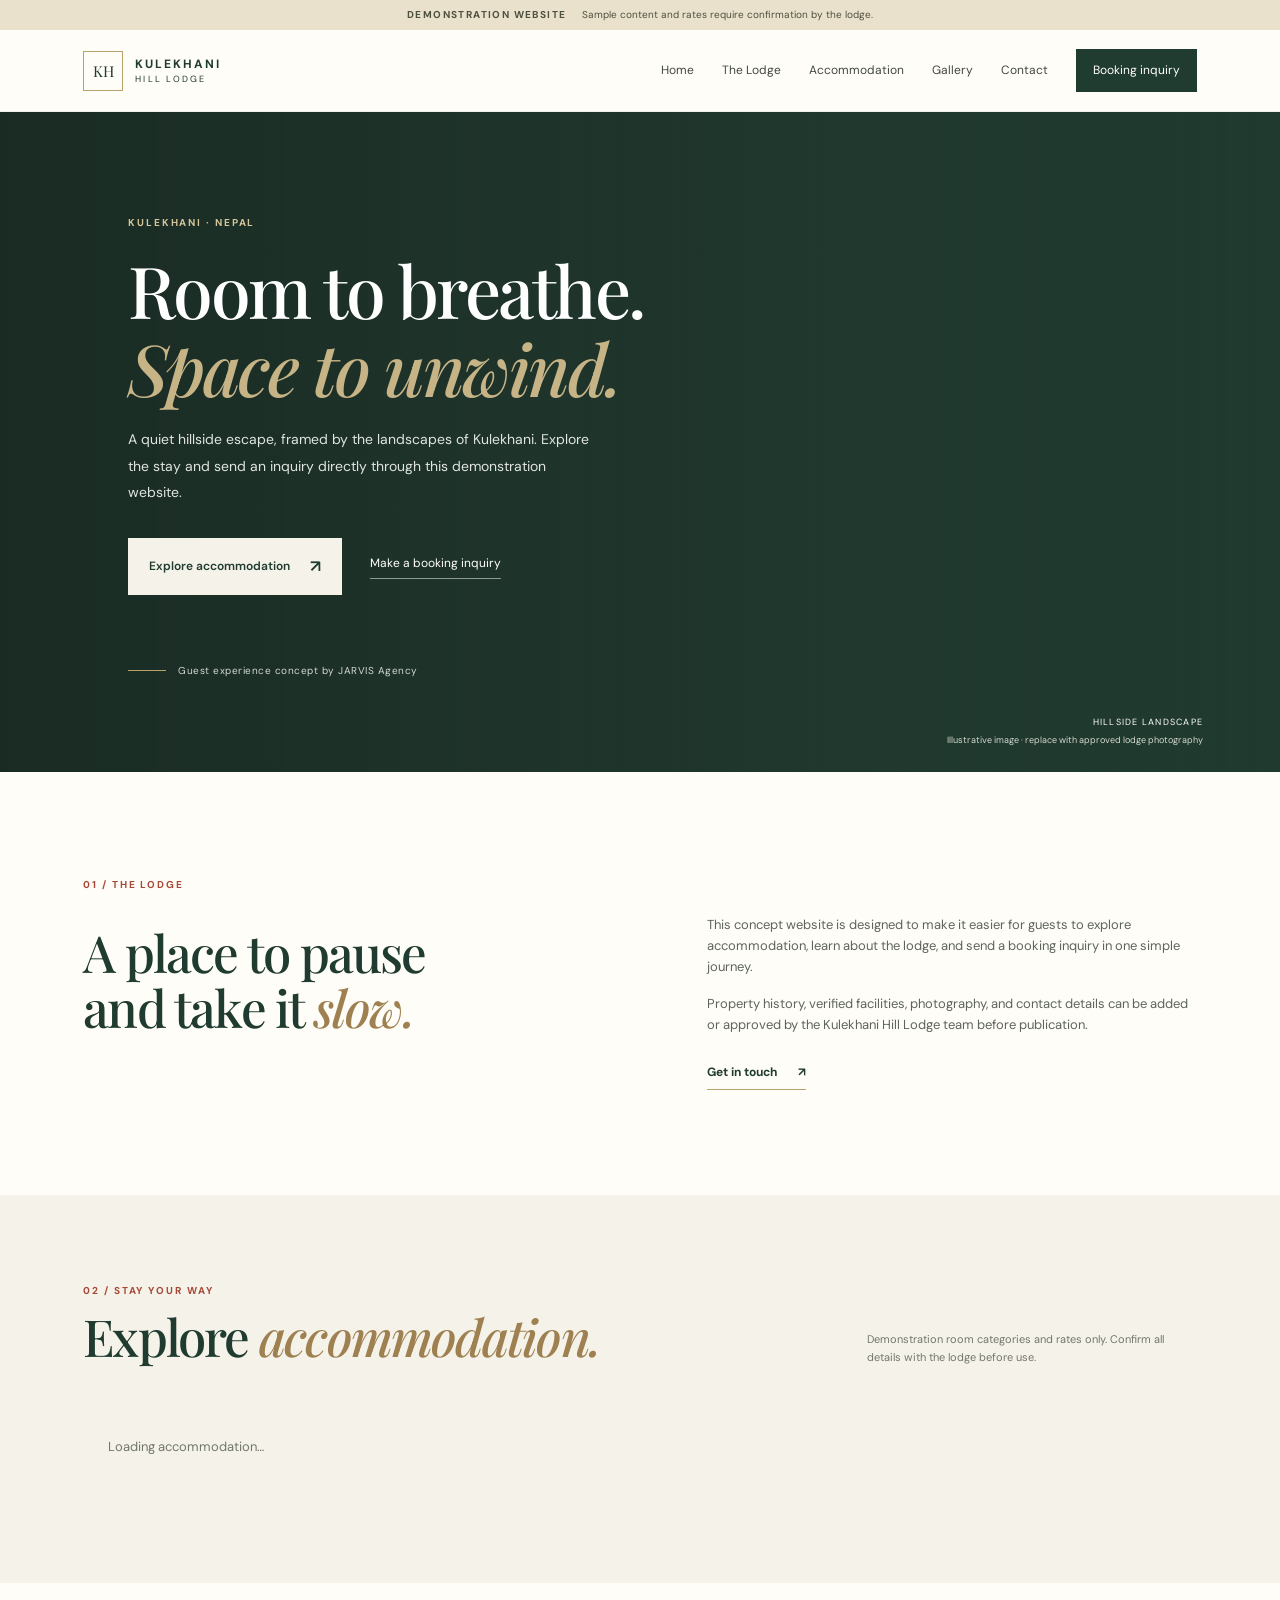
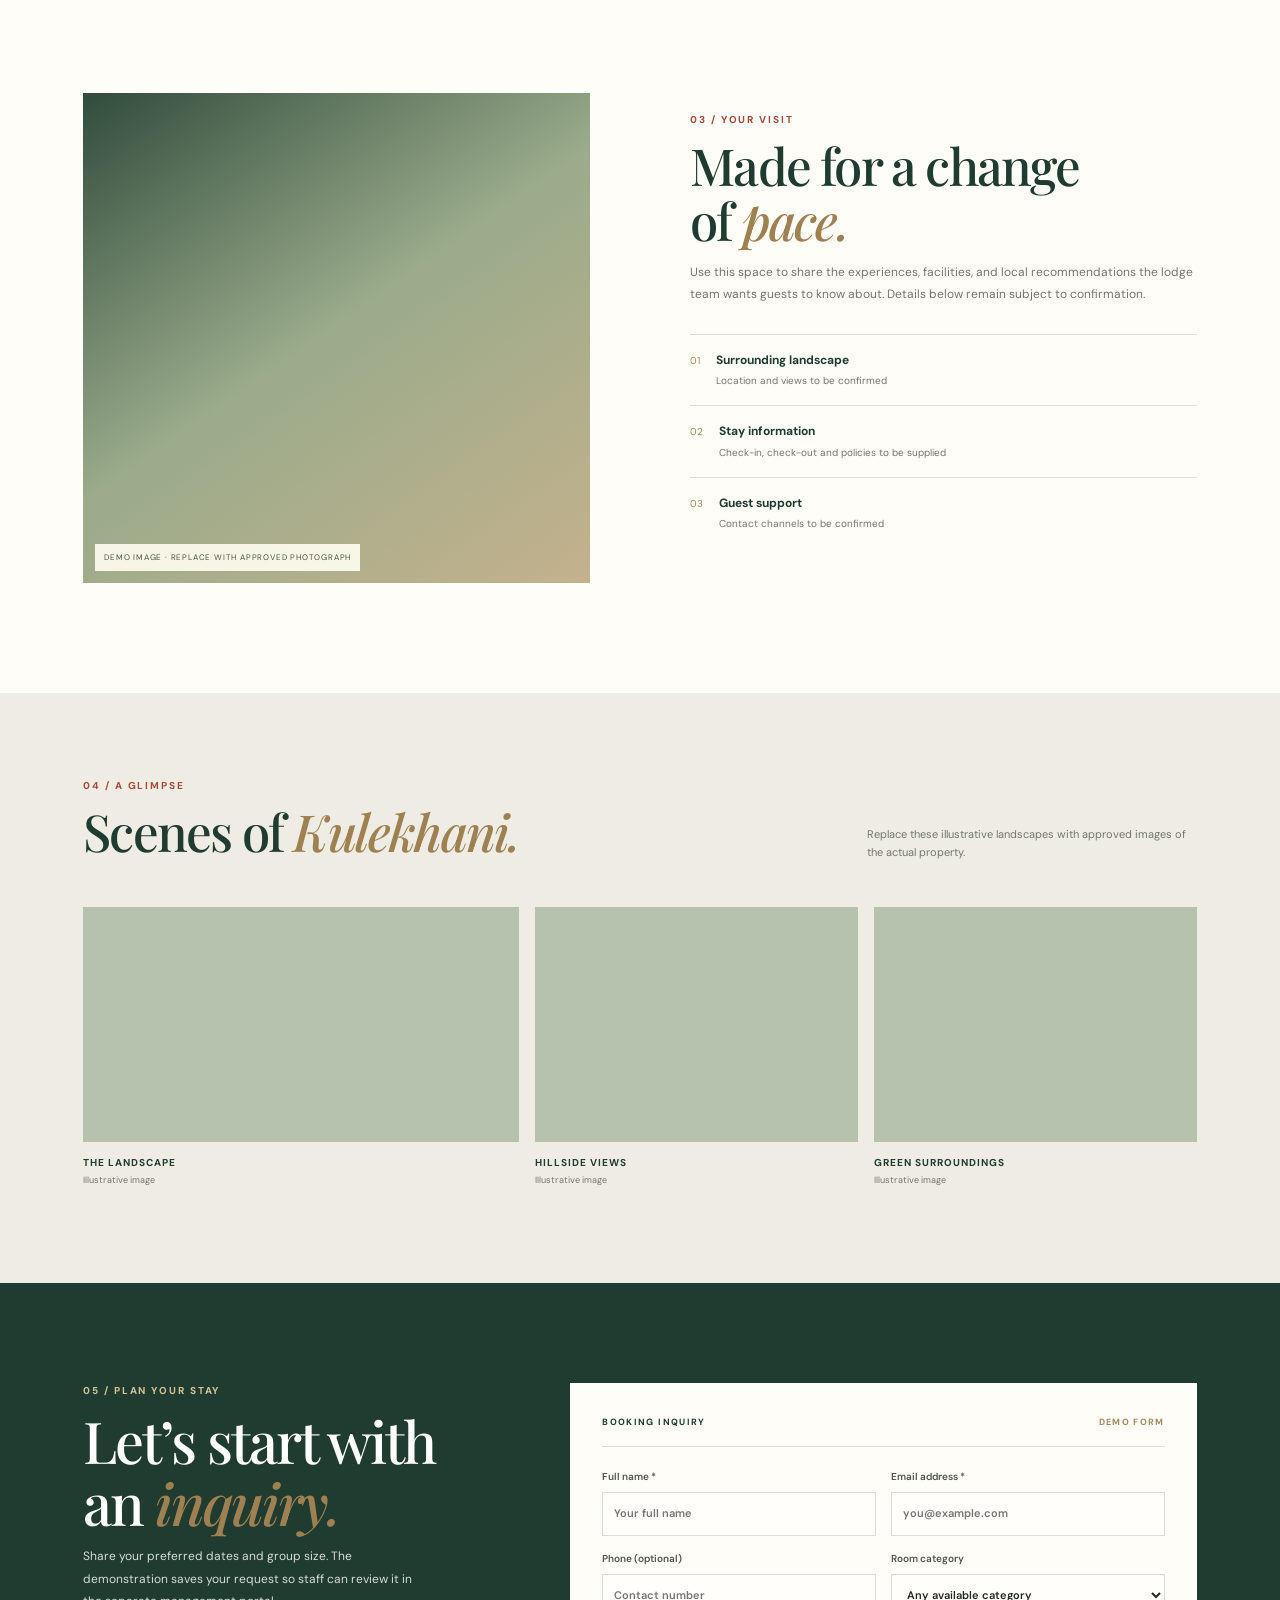
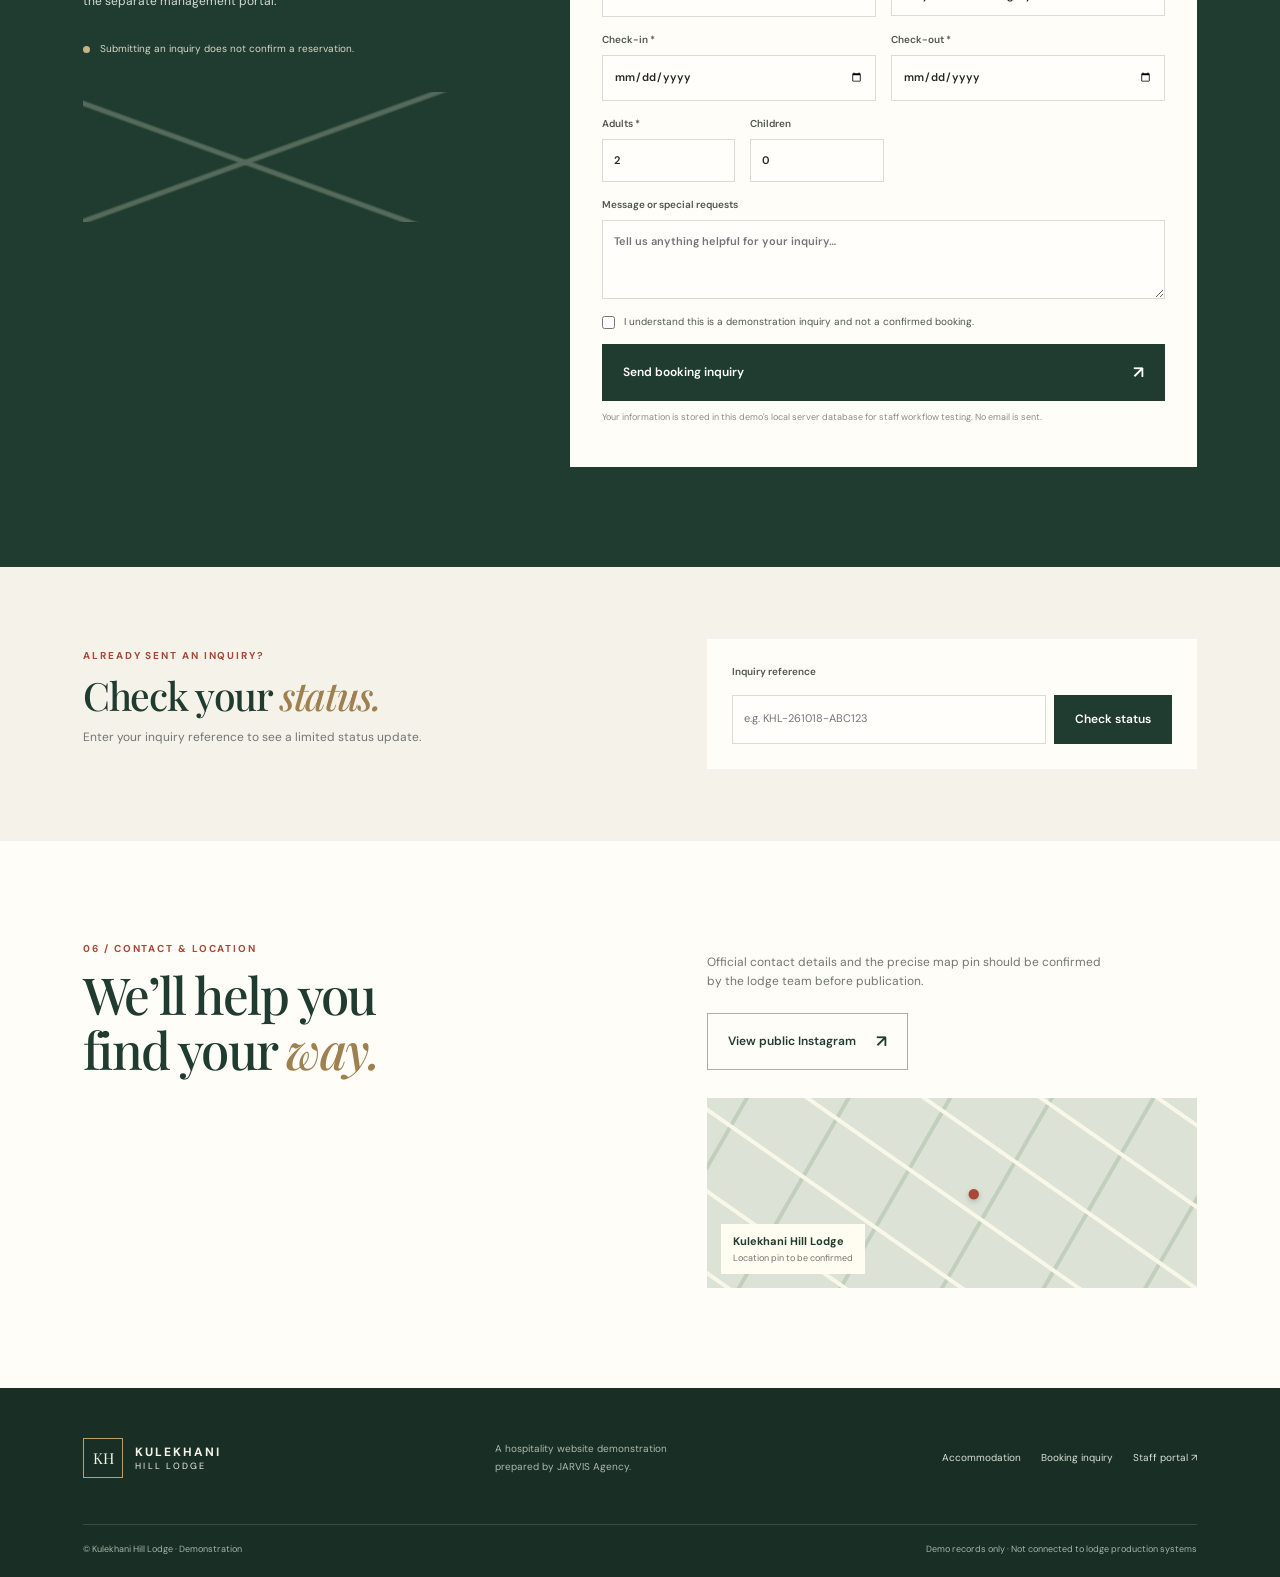
==== index.html @ 5f0e9da4 "Add files via upload" ====
<!doctype html><html lang="en"><head><meta charset="utf-8"><meta name="viewport" content="width=device-width,initial-scale=1"><meta name="theme-color" content="#203b2f"><meta name="description" content="Kulekhani Hill Lodge — customer website and booking inquiry demonstration by JARVIS Agency"><title>Kulekhani Hill Lodge | A Hillside Stay</title><link rel="stylesheet" href="/styles.css"></head><body class="public-body"><div class="demo-strip">DEMONSTRATION WEBSITE <span>Sample content and rates require confirmation by the lodge.</span></div><header class="site-header"><a class="brand" href="#home" aria-label="Kulekhani Hill Lodge home"><span class="brand-mark">KH</span><span><b>KULEKHANI</b><small>HILL LODGE</small></span></a><button class="menu-toggle" id="menuToggle" aria-label="Open navigation">☰</button><nav id="mainNav"><a href="#home">Home</a><a href="#about">The Lodge</a><a href="#rooms">Accommodation</a><a href="#gallery">Gallery</a><a href="#contact">Contact</a><a class="nav-cta" href="#inquiry">Booking inquiry</a></nav></header>
<main><section class="hero" id="home"><div class="hero-image" role="img" aria-label="Mountain lake landscape illustration"></div><div class="hero-content"><p class="eyebrow light">KULEKHANI · NEPAL</p><h1>Room to breathe.<br><em>Space to unwind.</em></h1><p class="hero-copy">A quiet hillside escape, framed by the landscapes of Kulekhani. Explore the stay and send an inquiry directly through this demonstration website.</p><div class="hero-actions"><a class="button button-light" href="#rooms">Explore accommodation <span>↗</span></a><a class="text-link light-link" href="#inquiry">Make a booking inquiry</a></div><div class="hero-note"><span class="note-line"></span><span>Guest experience concept by JARVIS Agency</span></div></div><div class="hero-caption">HILLSIDE LANDSCAPE <span>Illustrative image · replace with approved lodge photography</span></div></section>
<section class="intro section-wrap" id="about"><div class="section-kicker">01 / THE LODGE</div><div class="intro-grid"><div><h2>A place to pause<br>and take it <em>slow.</em></h2></div><div class="intro-copy"><p>This concept website is designed to make it easier for guests to explore accommodation, learn about the lodge, and send a booking inquiry in one simple journey.</p><p>Property history, verified facilities, photography, and contact details can be added or approved by the Kulekhani Hill Lodge team before publication.</p><a href="#contact" class="under-link">Get in touch <span>↗</span></a></div></div></section>
<section class="rooms-section" id="rooms"><div class="section-wrap"><div class="section-head"><div><div class="section-kicker">02 / STAY YOUR WAY</div><h2>Explore <em>accommodation.</em></h2></div><p>Demonstration room categories and rates only. Confirm all details with the lodge before use.</p></div><div class="room-grid" id="roomGrid"><div class="loading-card">Loading accommodation…</div></div></div></section>
<section class="experience section-wrap"><div class="experience-photo photo-landscape"><span>DEMO IMAGE · REPLACE WITH APPROVED PHOTOGRAPH</span></div><div class="experience-copy"><div class="section-kicker">03 / YOUR VISIT</div><h2>Made for a change<br>of <em>pace.</em></h2><p>Use this space to share the experiences, facilities, and local recommendations the lodge team wants guests to know about. Details below remain subject to confirmation.</p><ul class="detail-list"><li><span>01</span><div><b>Surrounding landscape</b><small>Location and views to be confirmed</small></div></li><li><span>02</span><div><b>Stay information</b><small>Check-in, check-out and policies to be supplied</small></div></li><li><span>03</span><div><b>Guest support</b><small>Contact channels to be confirmed</small></div></li></ul></div></section>
<section class="gallery-section" id="gallery"><div class="section-wrap"><div class="section-head"><div><div class="section-kicker">04 / A GLIMPSE</div><h2>Scenes of <em>Kulekhani.</em></h2></div><p>Replace these illustrative landscapes with approved images of the actual property.</p></div><div class="gallery-grid"><figure class="gallery-large"><div class="gallery-img lake"></div><figcaption>THE LANDSCAPE <span>Illustrative image</span></figcaption></figure><figure><div class="gallery-img hills"></div><figcaption>HILLSIDE VIEWS <span>Illustrative image</span></figcaption></figure><figure><div class="gallery-img forest"></div><figcaption>GREEN SURROUNDINGS <span>Illustrative image</span></figcaption></figure></div></div></section>
<section class="inquiry-section" id="inquiry"><div class="section-wrap inquiry-grid"><div class="inquiry-aside"><div class="section-kicker light">05 / PLAN YOUR STAY</div><h2>Let’s start with<br>an <em>inquiry.</em></h2><p>Share your preferred dates and group size. The demonstration saves your request so staff can review it in the separate management portal.</p><div class="aside-note"><span class="aside-dot"></span><span>Submitting an inquiry does not confirm a reservation.</span></div><div class="aside-art"></div></div><form id="inquiryForm" class="inquiry-form"><div class="form-top"><span>BOOKING INQUIRY</span><span>DEMO FORM</span></div><div class="form-row"><label>Full name *<input name="name" autocomplete="name" required maxlength="120" placeholder="Your full name"></label><label>Email address *<input name="email" type="email" autocomplete="email" required maxlength="180" placeholder="you@example.com"></label></div><div class="form-row"><label>Phone (optional)<input name="phone" autocomplete="tel" maxlength="40" placeholder="Contact number"></label><label>Room category<select name="roomCategory" id="roomCategory"><option>Any available category</option></select></label></div><div class="form-row"><label>Check-in *<input name="checkIn" id="checkIn" type="date" required></label><label>Check-out *<input name="checkOut" id="checkOut" type="date" required></label></div><div class="form-row guest-row"><label>Adults *<input name="adults" type="number" min="1" max="20" value="2" required></label><label>Children<input name="children" type="number" min="0" max="20" value="0"></label></div><label>Message or special requests<textarea name="message" rows="3" maxlength="1500" placeholder="Tell us anything helpful for your inquiry…"></textarea></label><label class="consent"><input type="checkbox" required><span>I understand this is a demonstration inquiry and not a confirmed booking.</span></label><button class="button button-dark full-button" type="submit">Send booking inquiry <span>↗</span></button><p class="form-foot">Your information is stored in this demo's local server database for staff workflow testing. No email is sent.</p><div id="formFeedback" class="form-feedback" role="status" aria-live="polite"></div></form></div></section>
<section class="status-section"><div class="section-wrap status-grid"><div><div class="section-kicker">ALREADY SENT AN INQUIRY?</div><h2>Check your <em>status.</em></h2><p>Enter your inquiry reference to see a limited status update.</p></div><form id="statusForm" class="status-form"><label for="statusReference">Inquiry reference</label><div class="status-input-row"><input id="statusReference" required placeholder="e.g. KHL-261018-ABC123"><button class="button button-dark" type="submit">Check status</button></div><div id="statusResult" role="status" aria-live="polite"></div></form></div></section>
<section class="contact-section" id="contact"><div class="section-wrap contact-grid"><div><div class="section-kicker">06 / CONTACT & LOCATION</div><h2>We’ll help you<br>find your <em>way.</em></h2></div><div><p>Official contact details and the precise map pin should be confirmed by the lodge team before publication.</p><a class="button button-outline" href="https://www.instagram.com/kulekhanihilllodge/" target="_blank" rel="noopener noreferrer">View public Instagram <span>↗</span></a><div class="location-card"><div class="map-lines"></div><div class="map-pin">●</div><div class="location-label"><b>Kulekhani Hill Lodge</b><small>Location pin to be confirmed</small></div></div></div></div></section></main>
<footer class="site-footer"><div class="footer-main"><a class="brand brand-footer" href="#home"><span class="brand-mark">KH</span><span><b>KULEKHANI</b><small>HILL LODGE</small></span></a><p>A hospitality website demonstration<br>prepared by JARVIS Agency.</p><div class="footer-links"><a href="#rooms">Accommodation</a><a href="#inquiry">Booking inquiry</a><a href="/staff">Staff portal ↗</a></div></div><div class="footer-bottom"><span>© <span id="year"></span> Kulekhani Hill Lodge · Demonstration</span><span>Demo records only · Not connected to lodge production systems</span></div></footer><script src="/app.js"></script></body></html>
---- styles.css ----
@import url('https://fonts.googleapis.com/css2?family=DM+Sans:wght@400;500;600;700&family=Playfair+Display:ital,wght@0,500;0,600;0,700;1,500;1,600&display=swap');
:root{--green:#203b2f;--green2:#2f4d3d;--cream:#f5f2e9;--paper:#fffdf8;--ink:#242922;--muted:#72776e;--line:#deded4;--gold:#b9a16b;--red:#a74838;--shadow:0 18px 48px #16271d12}*{box-sizing:border-box}html{scroll-behavior:smooth;scroll-padding-top:84px}body{margin:0;font-family:'DM Sans',sans-serif;color:var(--ink);background:var(--paper);line-height:1.6}a{color:inherit;text-decoration:none}button,input,select,textarea{font:inherit}.demo-strip{background:#e9e1cc;color:#4d503e;text-align:center;padding:7px 16px;font-size:10px;font-weight:700;letter-spacing:.14em}.demo-strip span{font-weight:400;letter-spacing:0;margin-left:12px}.site-header{height:82px;padding:0 6.5%;display:flex;align-items:center;justify-content:space-between;background:var(--paper);position:sticky;top:0;z-index:20;border-bottom:1px solid #deded477}.brand{display:flex;gap:12px;align-items:center;letter-spacing:.12em;color:var(--green)}.brand-mark{height:40px;width:40px;border:1px solid var(--gold);display:grid;place-items:center;font-family:'Playfair Display',serif;font-size:15px;letter-spacing:0}.brand b,.brand small{display:block;line-height:1.35}.brand b{font-size:12px}.brand small{font-size:9px;letter-spacing:.25em}.site-header nav{display:flex;align-items:center;gap:28px;font-size:12px;color:#424940}.site-header nav a:not(.nav-cta):hover,.footer-links a:hover{color:var(--red)}.nav-cta{background:var(--green);color:white;padding:12px 17px}.menu-toggle{display:none;border:0;background:none;font-size:24px;color:var(--green)}.hero{min-height:660px;position:relative;background:var(--green);overflow:hidden;color:#fff;display:flex;align-items:center}.hero-image{position:absolute;inset:0;background:linear-gradient(90deg,#142c22f2 0%,#183327dc 36%,#1b342b4d 72%,#1b342b18 100%),url('https://images.unsplash.com/photo-1470770841072-f978cf4d019e?auto=format&fit=crop&w=2000&q=85') center 52%/cover;filter:saturate(.72)}.hero-content{position:relative;z-index:1;width:min(690px,90%);margin-left:10%;padding:80px 0}.eyebrow,.section-kicker{font-size:10px;font-weight:700;letter-spacing:.19em;color:var(--red)}.light{color:#d5c59a}.hero h1,.section-wrap h2,.inquiry-aside h2{font-family:'Playfair Display',serif;font-size:clamp(42px,5.6vw,75px);font-weight:500;line-height:1.08;letter-spacing:-.035em;margin:20px 0}.hero h1 em,.section-wrap h2 em,.inquiry-aside h2 em{font-weight:500;color:#c6b487}.hero-copy{max-width:465px;font-size:14px;color:#e0e5df;line-height:1.9}.hero-actions{display:flex;align-items:center;gap:28px;margin-top:32px}.button{display:inline-flex;align-items:center;justify-content:center;gap:20px;padding:14px 20px;border:1px solid transparent;cursor:pointer;font-size:12px;font-weight:600;transition:background .2s,color .2s,border .2s}.button span{font-size:17px}.button-light{background:var(--cream);color:var(--green)}.button-light:hover{background:#fff}.text-link{font-size:12px;border-bottom:1px solid #ffffff80;padding-bottom:5px}.hero-note{display:flex;align-items:center;gap:12px;margin-top:68px;color:#d2d9d0;font-size:10px;letter-spacing:.05em}.note-line{width:38px;height:1px;background:var(--gold)}.hero-caption{position:absolute;right:6%;bottom:25px;font-size:9px;letter-spacing:.14em;color:#fff;display:flex;flex-direction:column;text-align:right}.hero-caption span{font-size:9px;letter-spacing:0;color:#d5d9d1;margin-top:3px}.section-wrap{width:min(1120px,87%);margin:auto}.intro{padding-top:105px;padding-bottom:105px}.intro-grid{display:grid;grid-template-columns:1fr 1fr;gap:12%;align-items:start;margin-top:22px}.section-wrap h2{font-size:clamp(34px,4vw,51px);color:var(--green);margin:10px 0}.section-wrap h2 em{color:#9e8051}.intro-copy{max-width:490px;font-size:13px;color:#5d655c}.intro-copy p{margin:0 0 17px}.under-link{display:inline-block;margin-top:10px;color:var(--green);font-size:12px;font-weight:700;border-bottom:1px solid var(--gold);padding-bottom:7px}.under-link span{margin-left:18px}.rooms-section{background:var(--cream);padding:88px 0 100px}.section-head{display:flex;align-items:end;justify-content:space-between;gap:50px;margin-bottom:38px}.section-head>p{max-width:330px;color:var(--muted);font-size:11px;margin-bottom:8px}.room-grid{display:grid;grid-template-columns:repeat(3,1fr);gap:22px}.room-card{background:var(--paper);box-shadow:var(--shadow);min-width:0}.room-photo{height:210px;background:#d9ded4;position:relative;overflow:hidden}.room-photo img{width:100%;height:100%;object-fit:cover;display:block;transition:transform .5s}.room-card:hover .room-photo img{transform:scale(1.035)}.photo-label{position:absolute;left:12px;bottom:12px;background:#fdfbf1e8;color:#4d594a;padding:5px 8px;font-size:8px;letter-spacing:.1em}.room-info{padding:23px 22px 24px}.room-meta{font-size:9px;letter-spacing:.13em;color:#9a8052;text-transform:uppercase}.room-info h3{font-family:'Playfair Display',serif;font-weight:500;font-size:24px;color:var(--green);margin:8px 0}.room-info p{font-size:11px;color:var(--muted);min-height:38px}.room-facts{display:flex;gap:14px;flex-wrap:wrap;font-size:10px;color:#4f5d50;border-top:1px solid var(--line);padding-top:14px}.room-price{display:flex;justify-content:space-between;align-items:center;margin-top:20px}.room-price strong{font-size:15px;color:var(--green)}.room-price small{font-size:9px;color:var(--muted)}.room-price a{font-size:11px;font-weight:700;border-bottom:1px solid var(--gold);padding-bottom:4px}.loading-card{padding:25px;color:var(--muted);font-size:13px}.experience{display:grid;grid-template-columns:1fr 1fr;gap:9%;align-items:center;padding-top:110px;padding-bottom:110px}.experience-photo{height:490px;position:relative;background:linear-gradient(145deg,#314c3c,#9aab8b 48%,#c4b18c)}.experience-photo:before{content:'';position:absolute;inset:0;background:url('https://images.unsplash.com/photo-1448375240586-882707db888b?auto=format&fit=crop&w=1100&q=80') center/cover;opacity:.82}.experience-photo span{position:absolute;bottom:12px;left:12px;background:#fffdf0e8;color:#4b5448;font-size:8px;letter-spacing:.1em;padding:7px 9px}.experience-copy>p{font-size:12px;color:var(--muted);line-height:1.9}.detail-list{padding:0;list-style:none;margin-top:28px}.detail-list li{display:flex;gap:16px;padding:16px 0;border-top:1px solid var(--line)}.detail-list li>span{font-size:10px;color:#a28b5d;padding-top:2px}.detail-list b,.detail-list small{display:block}.detail-list b{font-size:12px;color:var(--green)}.detail-list small{font-size:10px;color:var(--muted);margin-top:3px}.gallery-section{background:#eeece3;padding:85px 0 95px}.gallery-grid{display:grid;grid-template-columns:1.35fr 1fr 1fr;gap:16px}.gallery-grid figure{margin:0}.gallery-img{height:235px;background:#b5c2ad;position:relative;overflow:hidden}.gallery-img:before{content:'';position:absolute;inset:0;background-position:center;background-size:cover;transition:transform .4s}.gallery-grid figure:hover .gallery-img:before{transform:scale(1.04)}.gallery-img.lake:before{background-image:url('https://images.unsplash.com/photo-1501785888041-af3ef285b470?auto=format&fit=crop&w=1100&q=80')}.gallery-img.hills:before{background-image:url('https://images.unsplash.com/photo-1464822759023-fed622ff2c3b?auto=format&fit=crop&w=900&q=80')}.gallery-img.forest:before{background-image:url('https://images.unsplash.com/photo-1448375240586-882707db888b?auto=format&fit=crop&w=900&q=80')}.gallery-grid figcaption{padding-top:13px;font-size:10px;font-weight:700;letter-spacing:.1em;color:var(--green)}.gallery-grid figcaption span{display:block;font-size:9px;font-weight:400;letter-spacing:0;color:var(--muted);margin-top:2px}.inquiry-section{background:var(--green);color:white;padding:100px 0}.inquiry-grid{display:grid;grid-template-columns:.75fr 1.25fr;gap:10%;align-items:start}.inquiry-aside h2{color:white;font-size:clamp(38px,4.5vw,58px)}.inquiry-aside p{font-size:12px;line-height:1.9;color:#d5ded5;max-width:350px}.aside-note{display:flex;gap:10px;align-items:center;margin-top:28px;font-size:10px;color:#d6d8c7}.aside-dot{width:7px;height:7px;border-radius:50%;background:#c6b487}.aside-art{height:130px;margin-top:35px;opacity:.4;background:linear-gradient(160deg,transparent 47%,#a8b29d 48%,#a8b29d 49%,transparent 50%),linear-gradient(20deg,transparent 43%,#a8b29d 44%,#a8b29d 45%,transparent 46%)}.inquiry-form{background:var(--paper);color:var(--ink);padding:32px}.form-top{display:flex;justify-content:space-between;border-bottom:1px solid var(--line);padding-bottom:17px;margin-bottom:22px;font-size:9px;letter-spacing:.15em;font-weight:700;color:var(--green)}.form-top span+span{color:#a18b60}.inquiry-form label,.status-form label{display:block;font-size:10px;color:#4f574e;font-weight:600;margin-bottom:15px}.inquiry-form input,.inquiry-form select,.inquiry-form textarea,.status-form input{width:100%;display:block;border:1px solid #d9ddd3;background:#fffefa;padding:12px 11px;margin-top:7px;font-size:11px;color:var(--ink);border-radius:0;outline:none}.inquiry-form input:focus,.inquiry-form select:focus,.inquiry-form textarea:focus,.status-form input:focus{border-color:#7e987d;box-shadow:0 0 0 2px #7e987d20}.form-row{display:grid;grid-template-columns:1fr 1fr;gap:15px}.guest-row{grid-template-columns:1fr 1fr;width:50%}.inquiry-form textarea{resize:vertical}.inquiry-form .consent{display:flex;align-items:flex-start;gap:9px;font-weight:400;line-height:1.5}.inquiry-form .consent input{width:auto;margin:2px 0 0}.button-dark{background:var(--green);color:#fff}.button-dark:hover{background:#315442}.full-button{width:100%;justify-content:space-between}.form-foot{font-size:9px;color:#8a8e84;line-height:1.6}.form-feedback{font-size:12px;margin-top:10px}.form-feedback.success{color:#326e43}.form-feedback.error{color:#a13e31}.status-section{padding:72px 0;background:var(--cream)}.status-grid{display:grid;grid-template-columns:1fr 1fr;gap:12%;align-items:center}.status-grid h2{font-size:39px}.status-grid p{font-size:12px;color:var(--muted)}.status-form{background:var(--paper);padding:25px}.status-input-row{display:flex;gap:8px}.status-input-row input{margin:0}.status-input-row button{white-space:nowrap}.status-result{font-size:12px;margin-top:12px}.status-result .status-card{padding:12px;background:#f0f1e9;margin-top:8px}.contact-section{padding:100px 0}.contact-grid{display:grid;grid-template-columns:1fr 1fr;gap:12%}.contact-grid p{font-size:12px;color:var(--muted);max-width:400px}.button-outline{border-color:#a8b1a4;color:var(--green);margin-top:10px}.button-outline:hover{background:var(--green);color:white}.location-card{height:190px;position:relative;overflow:hidden;background:#dce2d5;margin-top:28px}.map-lines{position:absolute;inset:-20%;background:repeating-linear-gradient(35deg,transparent 0 30px,#f8f7e8 31px 34px,transparent 35px 67px),repeating-linear-gradient(120deg,transparent 0 48px,#c2cfbd 49px 52px,transparent 53px 88px)}.map-pin{position:absolute;top:40%;left:53%;color:var(--red);font-size:24px;text-shadow:0 2px 5px #3334}.location-label{position:absolute;left:14px;bottom:14px;background:#fffdf2;padding:9px 12px}.location-label b,.location-label small{display:block}.location-label b{font-size:11px;color:var(--green)}.location-label small{font-size:9px;color:var(--muted)}.site-footer{background:#192f25;color:#d9e0d7;padding:42px 6.5% 20px}.footer-main{display:flex;align-items:center;justify-content:space-between;padding-bottom:38px;gap:25px}.brand-footer{color:#f5f2e9}.footer-main>p{font-size:10px;color:#adb9ac;line-height:1.8}.footer-links{display:flex;gap:20px;font-size:10px}.footer-bottom{border-top:1px solid #ffffff24;padding-top:17px;display:flex;justify-content:space-between;gap:20px;font-size:9px;color:#a7b3a7}.staff-body{background:#f4f5f1;min-height:100vh}.staff-shell{display:grid;grid-template-columns:240px 1fr;min-height:100vh}.staff-sidebar{background:#1e382c;color:#e6eae3;padding:28px 18px;display:flex;flex-direction:column}.staff-brand{padding:0 10px 30px;border-bottom:1px solid #ffffff20}.staff-brand .brand{color:#f5f2e9}.staff-brand p{font-size:9px;letter-spacing:.13em;color:#a9b9a9}.staff-nav{display:grid;gap:5px;margin-top:25px}.staff-nav button{background:transparent;border:0;text-align:left;color:#cbd5ca;padding:12px 13px;font-size:12px;cursor:pointer;border-radius:3px}.staff-nav button.active,.staff-nav button:hover{background:#ffffff15;color:#fff}.staff-sidebar-bottom{margin-top:auto;border-top:1px solid #ffffff20;padding-top:18px;font-size:10px;color:#afbdaf}.staff-main{min-width:0}.staff-topbar{height:78px;background:white;border-bottom:1px solid #e2e5de;display:flex;align-items:center;justify-content:space-between;padding:0 35px}.staff-topbar small{font-size:10px;color:#7d867a;letter-spacing:.12em}.staff-topbar b{font-size:13px;color:var(--green)}.user-chip{font-size:11px;color:#445244;background:#f0f2eb;padding:9px 12px}.staff-content{padding:30px 35px 50px;max-width:1500px;margin:auto}.staff-page-head{display:flex;justify-content:space-between;align-items:flex-end;gap:20px;margin-bottom:25px}.staff-page-head h1{font-family:'Playfair Display',serif;color:var(--green);font-weight:500;font-size:34px;margin:0}.staff-page-head p{font-size:11px;color:#7d867a;margin:5px 0 0}.demo-label{font-size:9px;letter-spacing:.13em;background:#eee5d1;color:#76613c;padding:7px 9px}.metric-grid{display:grid;grid-template-columns:repeat(4,1fr);gap:14px;margin-bottom:23px}.metric{background:white;padding:20px;border:1px solid #e5e8e0}.metric span{display:block;font-size:10px;color:#7a8477}.metric strong{display:block;font-size:29px;font-weight:500;color:var(--green);margin:5px 0}.metric small{font-size:9px;color:#8b9488}.panel{background:white;border:1px solid #e4e7df;padding:21px;margin-bottom:20px;min-width:0}.panel-head{display:flex;align-items:center;justify-content:space-between;gap:15px;margin-bottom:17px}.panel-head h2{font-size:14px;color:var(--green);margin:0}.panel-head p{font-size:10px;color:#7b8578;margin:3px 0 0}.table-wrap{overflow-x:auto}table{width:100%;border-collapse:collapse;font-size:11px;white-space:nowrap}th{text-align:left;color:#7c857a;font-weight:600;font-size:9px;letter-spacing:.04em;background:#f7f8f4}th,td{padding:12px 10px;border-bottom:1px solid #edf0e9}td{color:#39443a}tbody tr:last-child td{border-bottom:0}.status-pill{display:inline-block;padding:5px 8px;font-size:9px;background:#edf0e7;color:#4c654e}.status-pill.warn{background:#f5ead5;color:#856b35}.status-pill.danger{background:#f5e4df;color:#9a4a3b}.status-pill.info{background:#e3edf0;color:#426b78}.table-action{border:0;background:none;color:#315d42;font-weight:700;font-size:10px;cursor:pointer;text-decoration:underline;text-underline-offset:3px}.toolbar{display:flex;gap:9px;flex-wrap:wrap;margin-bottom:15px}.toolbar input,.toolbar select,.staff-form input,.staff-form select,.staff-form textarea,.inline-select{border:1px solid #dfe4da;background:#fff;padding:10px;font-size:11px;min-width:130px}.toolbar input{flex:1}.small-button{border:1px solid #d4dbcf;background:white;color:#304936;padding:9px 12px;font-size:10px;cursor:pointer}.small-button.primary{background:var(--green);color:white;border-color:var(--green)}.small-button.danger{color:#9b4738;border-color:#e2c5bd}.two-col{display:grid;grid-template-columns:1fr 1fr;gap:18px}.notice{font-size:11px;padding:12px 14px;background:#f5f0df;color:#76643e;margin-bottom:20px}.empty-state{text-align:center;padding:30px;color:#778175;font-size:12px}.staff-form{display:grid;gap:12px}.staff-form label{font-size:10px;color:#687365;display:grid;gap:6px}.staff-form .form-actions{display:flex;gap:8px;justify-content:flex-end}.login-page{min-height:100vh;display:grid;grid-template-columns:1fr 440px;background:#1e382c}.login-visual{padding:10%;display:flex;flex-direction:column;justify-content:space-between;color:white;background:linear-gradient(90deg,#1c382df0,#1c382d88),url('https://images.unsplash.com/photo-1470770841072-f978cf4d019e?auto=format&fit=crop&w=1300&q=80') center/cover}.login-visual h1{font-family:'Playfair Display',serif;font-size:clamp(42px,5vw,70px);line-height:1.1;font-weight:500}.login-visual h1 em{color:#c6b487}.login-visual p{font-size:12px;color:#dce4d9;max-width:390px}.login-card{background:#fbfaf5;display:flex;justify-content:center;flex-direction:column;padding:45px}.login-card h2{font-family:'Playfair Display',serif;font-size:32px;font-weight:500;color:var(--green);margin:0 0 8px}.login-card>p{font-size:11px;color:#7c8478;margin:0 0 25px}.login-card .staff-form{gap:15px}.login-help{font-size:10px;color:#6e776c;background:#eff0e8;padding:14px;margin-top:20px;line-height:1.8}.login-help code{font-size:10px}.error-box{font-size:11px;color:#a53f32;background:#f7e8e4;padding:10px;margin-top:10px}.success-box{font-size:11px;color:#2f6b3f;background:#e8f2e7;padding:10px;margin-top:10px}.reservation-cards{display:grid;grid-template-columns:repeat(7,minmax(100px,1fr));gap:7px;overflow:auto}.calendar-day{background:#f6f7f2;padding:10px;min-height:100px;border:1px solid #e3e7de}.calendar-day b{font-size:10px;color:#334a37}.calendar-day small{display:block;font-size:9px;color:#788274}.calendar-event{font-size:9px;padding:5px;margin-top:6px;background:#e3eadf;color:#3e6044;white-space:normal}.muted{color:#7c8678;font-size:10px}.task-item{display:flex;align-items:center;justify-content:space-between;gap:10px;padding:13px 0;border-bottom:1px solid #edf0e9;font-size:11px}.task-item:last-child{border-bottom:0}.task-item strong{display:block;color:#3b493b}.task-item small{color:#7e887b}.modal-backdrop{position:fixed;inset:0;background:#101c17a8;z-index:50;display:grid;place-items:center;padding:20px}.modal{background:#fffdf8;width:min(560px,100%);max-height:90vh;overflow:auto;padding:26px}.modal h2{font-family:'Playfair Display',serif;color:var(--green);font-weight:500;margin:0 0 15px}.modal .form-actions{margin-top:18px}.hidden{display:none!important}
@media(max-width:900px){.site-header{padding:0 5%}.site-header nav{gap:15px}.hero{min-height:600px}.hero-content{margin-left:7%}.section-wrap{width:90%}.room-grid{grid-template-columns:repeat(2,1fr)}.experience{gap:6%}.experience-photo{height:400px}.inquiry-grid{gap:5%}.footer-main{flex-wrap:wrap}.staff-shell{grid-template-columns:190px 1fr}.staff-content{padding:25px 20px}.staff-topbar{padding:0 20px}.metric-grid{grid-template-columns:repeat(2,1fr)}.login-page{grid-template-columns:1fr 380px}.login-card{padding:30px}}
@media(max-width:650px){.demo-strip{font-size:9px}.demo-strip span{display:block;margin:1px 0 0}.site-header{height:70px}.menu-toggle{display:block}.site-header nav{display:none;position:absolute;top:69px;left:0;right:0;background:var(--paper);padding:18px 6%;border-bottom:1px solid var(--line);flex-direction:column;align-items:stretch;gap:0}.site-header nav.open{display:flex}.site-header nav a{padding:12px 0}.site-header nav .nav-cta{padding:12px;margin-top:6px;text-align:center}.hero{min-height:650px;align-items:flex-end}.hero-image{background-position:58% center;background-image:linear-gradient(90deg,#142c22e8,#1833279c 75%,#1b342b60),url('https://images.unsplash.com/photo-1470770841072-f978cf4d019e?auto=format&fit=crop&w=1200&q=80')}.hero-content{margin:0;width:100%;padding:80px 7% 65px}.hero h1{font-size:47px}.hero-copy{font-size:13px}.hero-actions{align-items:flex-start;flex-direction:column;gap:18px}.hero-note{margin-top:44px}.hero-caption{left:7%;right:auto;text-align:left;bottom:16px}.intro{padding:70px 0}.intro-grid{grid-template-columns:1fr;gap:15px}.section-head{display:block}.section-head>p{margin-top:13px}.rooms-section,.gallery-section{padding:65px 0}.room-grid{grid-template-columns:1fr;gap:17px}.room-photo{height:225px}.experience{grid-template-columns:1fr;padding-top:70px;padding-bottom:70px;gap:32px}.experience-photo{height:300px}.gallery-grid{grid-template-columns:1fr 1fr}.gallery-large{grid-column:1/-1}.gallery-img{height:170px}.gallery-large .gallery-img{height:220px}.inquiry-section{padding:70px 0}.inquiry-grid{grid-template-columns:1fr;gap:35px}.aside-art{display:none}.inquiry-form{padding:22px 17px}.form-row{grid-template-columns:1fr;gap:0}.guest-row{width:100%;grid-template-columns:1fr 1fr}.status-section{padding:55px 0}.status-grid{grid-template-columns:1fr;gap:20px}.status-grid h2{font-size:35px}.status-input-row{flex-direction:column}.contact-section{padding:70px 0}.contact-grid{grid-template-columns:1fr;gap:22px}.footer-main{align-items:flex-start;flex-direction:column}.footer-links{flex-wrap:wrap}.footer-bottom{flex-direction:column;gap:8px}.staff-shell{display:block}.staff-sidebar{padding:12px 15px;display:block}.staff-brand{padding:0 3px 10px;border:0}.staff-brand .brand-mark{height:34px;width:34px}.staff-brand .brand small{display:none}.staff-brand p{display:none}.staff-nav{display:flex;overflow:auto;margin:10px 0 0;gap:3px}.staff-nav button{white-space:nowrap;padding:9px 11px;font-size:10px}.staff-sidebar-bottom{display:none}.staff-topbar{height:58px;padding:0 15px}.staff-content{padding:20px 12px 35px}.staff-page-head h1{font-size:28px}.staff-page-head{align-items:flex-start}.metric-grid{gap:8px}.metric{padding:14px}.metric strong{font-size:24px}.metric span{font-size:9px}.panel{padding:13px;margin-bottom:13px}.panel-head{align-items:flex-start}.two-col{grid-template-columns:1fr}.login-page{display:block;background:#f7f6f0;min-height:100vh}.login-visual{min-height:220px;padding:28px 25px}.login-visual h1{font-size:38px;margin:20px 0 10px}.login-visual p{margin-bottom:0}.login-card{padding:32px 25px}.reservation-cards{grid-template-columns:repeat(7,110px)}.staff-page-head .demo-label{display:none}}
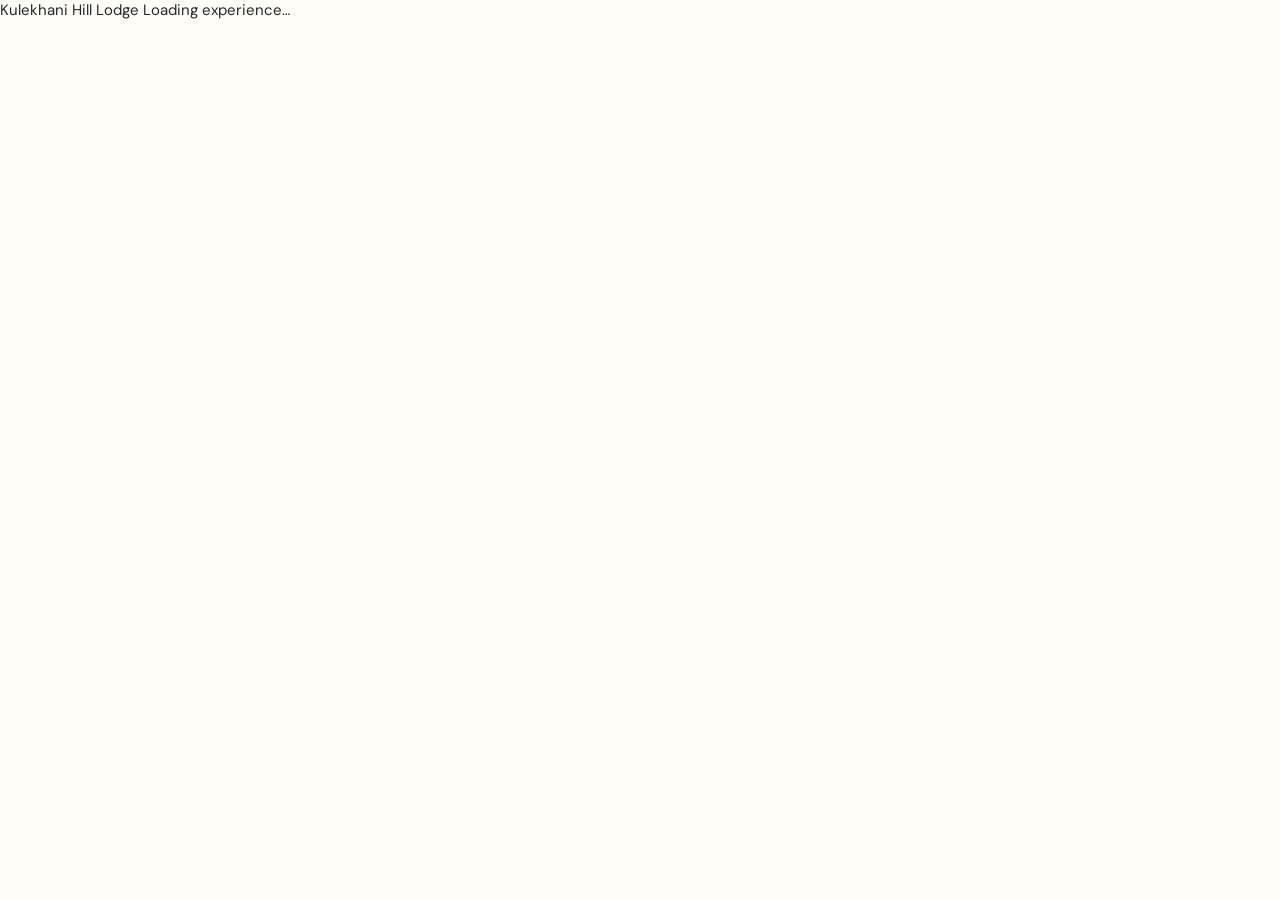
==== commit f4f8834a: "Add files via upload" ====
--- a/index.html
+++ b/index.html
@@ -1,10 +1 @@
-<!doctype html><html lang="en"><head><meta charset="utf-8"><meta name="viewport" content="width=device-width,initial-scale=1"><meta name="theme-color" content="#203b2f"><meta name="description" content="Kulekhani Hill Lodge — customer website and booking inquiry demonstration by JARVIS Agency"><title>Kulekhani Hill Lodge | A Hillside Stay</title><link rel="stylesheet" href="/styles.css"></head><body class="public-body"><div class="demo-strip">DEMONSTRATION WEBSITE <span>Sample content and rates require confirmation by the lodge.</span></div><header class="site-header"><a class="brand" href="#home" aria-label="Kulekhani Hill Lodge home"><span class="brand-mark">KH</span><span><b>KULEKHANI</b><small>HILL LODGE</small></span></a><button class="menu-toggle" id="menuToggle" aria-label="Open navigation">☰</button><nav id="mainNav"><a href="#home">Home</a><a href="#about">The Lodge</a><a href="#rooms">Accommodation</a><a href="#gallery">Gallery</a><a href="#contact">Contact</a><a class="nav-cta" href="#inquiry">Booking inquiry</a></nav></header>
-<main><section class="hero" id="home"><div class="hero-image" role="img" aria-label="Mountain lake landscape illustration"></div><div class="hero-content"><p class="eyebrow light">KULEKHANI · NEPAL</p><h1>Room to breathe.<br><em>Space to unwind.</em></h1><p class="hero-copy">A quiet hillside escape, framed by the landscapes of Kulekhani. Explore the stay and send an inquiry directly through this demonstration website.</p><div class="hero-actions"><a class="button button-light" href="#rooms">Explore accommodation <span>↗</span></a><a class="text-link light-link" href="#inquiry">Make a booking inquiry</a></div><div class="hero-note"><span class="note-line"></span><span>Guest experience concept by JARVIS Agency</span></div></div><div class="hero-caption">HILLSIDE LANDSCAPE <span>Illustrative image · replace with approved lodge photography</span></div></section>
-<section class="intro section-wrap" id="about"><div class="section-kicker">01 / THE LODGE</div><div class="intro-grid"><div><h2>A place to pause<br>and take it <em>slow.</em></h2></div><div class="intro-copy"><p>This concept website is designed to make it easier for guests to explore accommodation, learn about the lodge, and send a booking inquiry in one simple journey.</p><p>Property history, verified facilities, photography, and contact details can be added or approved by the Kulekhani Hill Lodge team before publication.</p><a href="#contact" class="under-link">Get in touch <span>↗</span></a></div></div></section>
-<section class="rooms-section" id="rooms"><div class="section-wrap"><div class="section-head"><div><div class="section-kicker">02 / STAY YOUR WAY</div><h2>Explore <em>accommodation.</em></h2></div><p>Demonstration room categories and rates only. Confirm all details with the lodge before use.</p></div><div class="room-grid" id="roomGrid"><div class="loading-card">Loading accommodation…</div></div></div></section>
-<section class="experience section-wrap"><div class="experience-photo photo-landscape"><span>DEMO IMAGE · REPLACE WITH APPROVED PHOTOGRAPH</span></div><div class="experience-copy"><div class="section-kicker">03 / YOUR VISIT</div><h2>Made for a change<br>of <em>pace.</em></h2><p>Use this space to share the experiences, facilities, and local recommendations the lodge team wants guests to know about. Details below remain subject to confirmation.</p><ul class="detail-list"><li><span>01</span><div><b>Surrounding landscape</b><small>Location and views to be confirmed</small></div></li><li><span>02</span><div><b>Stay information</b><small>Check-in, check-out and policies to be supplied</small></div></li><li><span>03</span><div><b>Guest support</b><small>Contact channels to be confirmed</small></div></li></ul></div></section>
-<section class="gallery-section" id="gallery"><div class="section-wrap"><div class="section-head"><div><div class="section-kicker">04 / A GLIMPSE</div><h2>Scenes of <em>Kulekhani.</em></h2></div><p>Replace these illustrative landscapes with approved images of the actual property.</p></div><div class="gallery-grid"><figure class="gallery-large"><div class="gallery-img lake"></div><figcaption>THE LANDSCAPE <span>Illustrative image</span></figcaption></figure><figure><div class="gallery-img hills"></div><figcaption>HILLSIDE VIEWS <span>Illustrative image</span></figcaption></figure><figure><div class="gallery-img forest"></div><figcaption>GREEN SURROUNDINGS <span>Illustrative image</span></figcaption></figure></div></div></section>
-<section class="inquiry-section" id="inquiry"><div class="section-wrap inquiry-grid"><div class="inquiry-aside"><div class="section-kicker light">05 / PLAN YOUR STAY</div><h2>Let’s start with<br>an <em>inquiry.</em></h2><p>Share your preferred dates and group size. The demonstration saves your request so staff can review it in the separate management portal.</p><div class="aside-note"><span class="aside-dot"></span><span>Submitting an inquiry does not confirm a reservation.</span></div><div class="aside-art"></div></div><form id="inquiryForm" class="inquiry-form"><div class="form-top"><span>BOOKING INQUIRY</span><span>DEMO FORM</span></div><div class="form-row"><label>Full name *<input name="name" autocomplete="name" required maxlength="120" placeholder="Your full name"></label><label>Email address *<input name="email" type="email" autocomplete="email" required maxlength="180" placeholder="you@example.com"></label></div><div class="form-row"><label>Phone (optional)<input name="phone" autocomplete="tel" maxlength="40" placeholder="Contact number"></label><label>Room category<select name="roomCategory" id="roomCategory"><option>Any available category</option></select></label></div><div class="form-row"><label>Check-in *<input name="checkIn" id="checkIn" type="date" required></label><label>Check-out *<input name="checkOut" id="checkOut" type="date" required></label></div><div class="form-row guest-row"><label>Adults *<input name="adults" type="number" min="1" max="20" value="2" required></label><label>Children<input name="children" type="number" min="0" max="20" value="0"></label></div><label>Message or special requests<textarea name="message" rows="3" maxlength="1500" placeholder="Tell us anything helpful for your inquiry…"></textarea></label><label class="consent"><input type="checkbox" required><span>I understand this is a demonstration inquiry and not a confirmed booking.</span></label><button class="button button-dark full-button" type="submit">Send booking inquiry <span>↗</span></button><p class="form-foot">Your information is stored in this demo's local server database for staff workflow testing. No email is sent.</p><div id="formFeedback" class="form-feedback" role="status" aria-live="polite"></div></form></div></section>
-<section class="status-section"><div class="section-wrap status-grid"><div><div class="section-kicker">ALREADY SENT AN INQUIRY?</div><h2>Check your <em>status.</em></h2><p>Enter your inquiry reference to see a limited status update.</p></div><form id="statusForm" class="status-form"><label for="statusReference">Inquiry reference</label><div class="status-input-row"><input id="statusReference" required placeholder="e.g. KHL-261018-ABC123"><button class="button button-dark" type="submit">Check status</button></div><div id="statusResult" role="status" aria-live="polite"></div></form></div></section>
-<section class="contact-section" id="contact"><div class="section-wrap contact-grid"><div><div class="section-kicker">06 / CONTACT & LOCATION</div><h2>We’ll help you<br>find your <em>way.</em></h2></div><div><p>Official contact details and the precise map pin should be confirmed by the lodge team before publication.</p><a class="button button-outline" href="https://www.instagram.com/kulekhanihilllodge/" target="_blank" rel="noopener noreferrer">View public Instagram <span>↗</span></a><div class="location-card"><div class="map-lines"></div><div class="map-pin">●</div><div class="location-label"><b>Kulekhani Hill Lodge</b><small>Location pin to be confirmed</small></div></div></div></div></section></main>
-<footer class="site-footer"><div class="footer-main"><a class="brand brand-footer" href="#home"><span class="brand-mark">KH</span><span><b>KULEKHANI</b><small>HILL LODGE</small></span></a><p>A hospitality website demonstration<br>prepared by JARVIS Agency.</p><div class="footer-links"><a href="#rooms">Accommodation</a><a href="#inquiry">Booking inquiry</a><a href="/staff">Staff portal ↗</a></div></div><div class="footer-bottom"><span>© <span id="year"></span> Kulekhani Hill Lodge · Demonstration</span><span>Demo records only · Not connected to lodge production systems</span></div></footer><script src="/app.js"></script></body></html>
+<!doctype html><html lang="en"><head><meta charset="utf-8"><meta name="viewport" content="width=device-width,initial-scale=1"><meta name="theme-color" content="#243b2e"><title>Kulekhani Hill Lodge — Demo by JARVIS Agency</title><link rel="stylesheet" href="/styles.css"></head><body><div id="app"><div class="boot">Kulekhani Hill Lodge <span>Loading experience…</span></div></div><div id="toast" class="toast" role="status" aria-live="polite"></div><script src="/app.js" defer></script></body></html>
--- a/styles.css
+++ b/styles.css
@@ -1,4 +1,4 @@
-@import url('https://fonts.googleapis.com/css2?family=DM+Sans:wght@400;500;600;700&family=Playfair+Display:ital,wght@0,500;0,600;0,700;1,500;1,600&display=swap');
-:root{--green:#203b2f;--green2:#2f4d3d;--cream:#f5f2e9;--paper:#fffdf8;--ink:#242922;--muted:#72776e;--line:#deded4;--gold:#b9a16b;--red:#a74838;--shadow:0 18px 48px #16271d12}*{box-sizing:border-box}html{scroll-behavior:smooth;scroll-padding-top:84px}body{margin:0;font-family:'DM Sans',sans-serif;color:var(--ink);background:var(--paper);line-height:1.6}a{color:inherit;text-decoration:none}button,input,select,textarea{font:inherit}.demo-strip{background:#e9e1cc;color:#4d503e;text-align:center;padding:7px 16px;font-size:10px;font-weight:700;letter-spacing:.14em}.demo-strip span{font-weight:400;letter-spacing:0;margin-left:12px}.site-header{height:82px;padding:0 6.5%;display:flex;align-items:center;justify-content:space-between;background:var(--paper);position:sticky;top:0;z-index:20;border-bottom:1px solid #deded477}.brand{display:flex;gap:12px;align-items:center;letter-spacing:.12em;color:var(--green)}.brand-mark{height:40px;width:40px;border:1px solid var(--gold);display:grid;place-items:center;font-family:'Playfair Display',serif;font-size:15px;letter-spacing:0}.brand b,.brand small{display:block;line-height:1.35}.brand b{font-size:12px}.brand small{font-size:9px;letter-spacing:.25em}.site-header nav{display:flex;align-items:center;gap:28px;font-size:12px;color:#424940}.site-header nav a:not(.nav-cta):hover,.footer-links a:hover{color:var(--red)}.nav-cta{background:var(--green);color:white;padding:12px 17px}.menu-toggle{display:none;border:0;background:none;font-size:24px;color:var(--green)}.hero{min-height:660px;position:relative;background:var(--green);overflow:hidden;color:#fff;display:flex;align-items:center}.hero-image{position:absolute;inset:0;background:linear-gradient(90deg,#142c22f2 0%,#183327dc 36%,#1b342b4d 72%,#1b342b18 100%),url('https://images.unsplash.com/photo-1470770841072-f978cf4d019e?auto=format&fit=crop&w=2000&q=85') center 52%/cover;filter:saturate(.72)}.hero-content{position:relative;z-index:1;width:min(690px,90%);margin-left:10%;padding:80px 0}.eyebrow,.section-kicker{font-size:10px;font-weight:700;letter-spacing:.19em;color:var(--red)}.light{color:#d5c59a}.hero h1,.section-wrap h2,.inquiry-aside h2{font-family:'Playfair Display',serif;font-size:clamp(42px,5.6vw,75px);font-weight:500;line-height:1.08;letter-spacing:-.035em;margin:20px 0}.hero h1 em,.section-wrap h2 em,.inquiry-aside h2 em{font-weight:500;color:#c6b487}.hero-copy{max-width:465px;font-size:14px;color:#e0e5df;line-height:1.9}.hero-actions{display:flex;align-items:center;gap:28px;margin-top:32px}.button{display:inline-flex;align-items:center;justify-content:center;gap:20px;padding:14px 20px;border:1px solid transparent;cursor:pointer;font-size:12px;font-weight:600;transition:background .2s,color .2s,border .2s}.button span{font-size:17px}.button-light{background:var(--cream);color:var(--green)}.button-light:hover{background:#fff}.text-link{font-size:12px;border-bottom:1px solid #ffffff80;padding-bottom:5px}.hero-note{display:flex;align-items:center;gap:12px;margin-top:68px;color:#d2d9d0;font-size:10px;letter-spacing:.05em}.note-line{width:38px;height:1px;background:var(--gold)}.hero-caption{position:absolute;right:6%;bottom:25px;font-size:9px;letter-spacing:.14em;color:#fff;display:flex;flex-direction:column;text-align:right}.hero-caption span{font-size:9px;letter-spacing:0;color:#d5d9d1;margin-top:3px}.section-wrap{width:min(1120px,87%);margin:auto}.intro{padding-top:105px;padding-bottom:105px}.intro-grid{display:grid;grid-template-columns:1fr 1fr;gap:12%;align-items:start;margin-top:22px}.section-wrap h2{font-size:clamp(34px,4vw,51px);color:var(--green);margin:10px 0}.section-wrap h2 em{color:#9e8051}.intro-copy{max-width:490px;font-size:13px;color:#5d655c}.intro-copy p{margin:0 0 17px}.under-link{display:inline-block;margin-top:10px;color:var(--green);font-size:12px;font-weight:700;border-bottom:1px solid var(--gold);padding-bottom:7px}.under-link span{margin-left:18px}.rooms-section{background:var(--cream);padding:88px 0 100px}.section-head{display:flex;align-items:end;justify-content:space-between;gap:50px;margin-bottom:38px}.section-head>p{max-width:330px;color:var(--muted);font-size:11px;margin-bottom:8px}.room-grid{display:grid;grid-template-columns:repeat(3,1fr);gap:22px}.room-card{background:var(--paper);box-shadow:var(--shadow);min-width:0}.room-photo{height:210px;background:#d9ded4;position:relative;overflow:hidden}.room-photo img{width:100%;height:100%;object-fit:cover;display:block;transition:transform .5s}.room-card:hover .room-photo img{transform:scale(1.035)}.photo-label{position:absolute;left:12px;bottom:12px;background:#fdfbf1e8;color:#4d594a;padding:5px 8px;font-size:8px;letter-spacing:.1em}.room-info{padding:23px 22px 24px}.room-meta{font-size:9px;letter-spacing:.13em;color:#9a8052;text-transform:uppercase}.room-info h3{font-family:'Playfair Display',serif;font-weight:500;font-size:24px;color:var(--green);margin:8px 0}.room-info p{font-size:11px;color:var(--muted);min-height:38px}.room-facts{display:flex;gap:14px;flex-wrap:wrap;font-size:10px;color:#4f5d50;border-top:1px solid var(--line);padding-top:14px}.room-price{display:flex;justify-content:space-between;align-items:center;margin-top:20px}.room-price strong{font-size:15px;color:var(--green)}.room-price small{font-size:9px;color:var(--muted)}.room-price a{font-size:11px;font-weight:700;border-bottom:1px solid var(--gold);padding-bottom:4px}.loading-card{padding:25px;color:var(--muted);font-size:13px}.experience{display:grid;grid-template-columns:1fr 1fr;gap:9%;align-items:center;padding-top:110px;padding-bottom:110px}.experience-photo{height:490px;position:relative;background:linear-gradient(145deg,#314c3c,#9aab8b 48%,#c4b18c)}.experience-photo:before{content:'';position:absolute;inset:0;background:url('https://images.unsplash.com/photo-1448375240586-882707db888b?auto=format&fit=crop&w=1100&q=80') center/cover;opacity:.82}.experience-photo span{position:absolute;bottom:12px;left:12px;background:#fffdf0e8;color:#4b5448;font-size:8px;letter-spacing:.1em;padding:7px 9px}.experience-copy>p{font-size:12px;color:var(--muted);line-height:1.9}.detail-list{padding:0;list-style:none;margin-top:28px}.detail-list li{display:flex;gap:16px;padding:16px 0;border-top:1px solid var(--line)}.detail-list li>span{font-size:10px;color:#a28b5d;padding-top:2px}.detail-list b,.detail-list small{display:block}.detail-list b{font-size:12px;color:var(--green)}.detail-list small{font-size:10px;color:var(--muted);margin-top:3px}.gallery-section{background:#eeece3;padding:85px 0 95px}.gallery-grid{display:grid;grid-template-columns:1.35fr 1fr 1fr;gap:16px}.gallery-grid figure{margin:0}.gallery-img{height:235px;background:#b5c2ad;position:relative;overflow:hidden}.gallery-img:before{content:'';position:absolute;inset:0;background-position:center;background-size:cover;transition:transform .4s}.gallery-grid figure:hover .gallery-img:before{transform:scale(1.04)}.gallery-img.lake:before{background-image:url('https://images.unsplash.com/photo-1501785888041-af3ef285b470?auto=format&fit=crop&w=1100&q=80')}.gallery-img.hills:before{background-image:url('https://images.unsplash.com/photo-1464822759023-fed622ff2c3b?auto=format&fit=crop&w=900&q=80')}.gallery-img.forest:before{background-image:url('https://images.unsplash.com/photo-1448375240586-882707db888b?auto=format&fit=crop&w=900&q=80')}.gallery-grid figcaption{padding-top:13px;font-size:10px;font-weight:700;letter-spacing:.1em;color:var(--green)}.gallery-grid figcaption span{display:block;font-size:9px;font-weight:400;letter-spacing:0;color:var(--muted);margin-top:2px}.inquiry-section{background:var(--green);color:white;padding:100px 0}.inquiry-grid{display:grid;grid-template-columns:.75fr 1.25fr;gap:10%;align-items:start}.inquiry-aside h2{color:white;font-size:clamp(38px,4.5vw,58px)}.inquiry-aside p{font-size:12px;line-height:1.9;color:#d5ded5;max-width:350px}.aside-note{display:flex;gap:10px;align-items:center;margin-top:28px;font-size:10px;color:#d6d8c7}.aside-dot{width:7px;height:7px;border-radius:50%;background:#c6b487}.aside-art{height:130px;margin-top:35px;opacity:.4;background:linear-gradient(160deg,transparent 47%,#a8b29d 48%,#a8b29d 49%,transparent 50%),linear-gradient(20deg,transparent 43%,#a8b29d 44%,#a8b29d 45%,transparent 46%)}.inquiry-form{background:var(--paper);color:var(--ink);padding:32px}.form-top{display:flex;justify-content:space-between;border-bottom:1px solid var(--line);padding-bottom:17px;margin-bottom:22px;font-size:9px;letter-spacing:.15em;font-weight:700;color:var(--green)}.form-top span+span{color:#a18b60}.inquiry-form label,.status-form label{display:block;font-size:10px;color:#4f574e;font-weight:600;margin-bottom:15px}.inquiry-form input,.inquiry-form select,.inquiry-form textarea,.status-form input{width:100%;display:block;border:1px solid #d9ddd3;background:#fffefa;padding:12px 11px;margin-top:7px;font-size:11px;color:var(--ink);border-radius:0;outline:none}.inquiry-form input:focus,.inquiry-form select:focus,.inquiry-form textarea:focus,.status-form input:focus{border-color:#7e987d;box-shadow:0 0 0 2px #7e987d20}.form-row{display:grid;grid-template-columns:1fr 1fr;gap:15px}.guest-row{grid-template-columns:1fr 1fr;width:50%}.inquiry-form textarea{resize:vertical}.inquiry-form .consent{display:flex;align-items:flex-start;gap:9px;font-weight:400;line-height:1.5}.inquiry-form .consent input{width:auto;margin:2px 0 0}.button-dark{background:var(--green);color:#fff}.button-dark:hover{background:#315442}.full-button{width:100%;justify-content:space-between}.form-foot{font-size:9px;color:#8a8e84;line-height:1.6}.form-feedback{font-size:12px;margin-top:10px}.form-feedback.success{color:#326e43}.form-feedback.error{color:#a13e31}.status-section{padding:72px 0;background:var(--cream)}.status-grid{display:grid;grid-template-columns:1fr 1fr;gap:12%;align-items:center}.status-grid h2{font-size:39px}.status-grid p{font-size:12px;color:var(--muted)}.status-form{background:var(--paper);padding:25px}.status-input-row{display:flex;gap:8px}.status-input-row input{margin:0}.status-input-row button{white-space:nowrap}.status-result{font-size:12px;margin-top:12px}.status-result .status-card{padding:12px;background:#f0f1e9;margin-top:8px}.contact-section{padding:100px 0}.contact-grid{display:grid;grid-template-columns:1fr 1fr;gap:12%}.contact-grid p{font-size:12px;color:var(--muted);max-width:400px}.button-outline{border-color:#a8b1a4;color:var(--green);margin-top:10px}.button-outline:hover{background:var(--green);color:white}.location-card{height:190px;position:relative;overflow:hidden;background:#dce2d5;margin-top:28px}.map-lines{position:absolute;inset:-20%;background:repeating-linear-gradient(35deg,transparent 0 30px,#f8f7e8 31px 34px,transparent 35px 67px),repeating-linear-gradient(120deg,transparent 0 48px,#c2cfbd 49px 52px,transparent 53px 88px)}.map-pin{position:absolute;top:40%;left:53%;color:var(--red);font-size:24px;text-shadow:0 2px 5px #3334}.location-label{position:absolute;left:14px;bottom:14px;background:#fffdf2;padding:9px 12px}.location-label b,.location-label small{display:block}.location-label b{font-size:11px;color:var(--green)}.location-label small{font-size:9px;color:var(--muted)}.site-footer{background:#192f25;color:#d9e0d7;padding:42px 6.5% 20px}.footer-main{display:flex;align-items:center;justify-content:space-between;padding-bottom:38px;gap:25px}.brand-footer{color:#f5f2e9}.footer-main>p{font-size:10px;color:#adb9ac;line-height:1.8}.footer-links{display:flex;gap:20px;font-size:10px}.footer-bottom{border-top:1px solid #ffffff24;padding-top:17px;display:flex;justify-content:space-between;gap:20px;font-size:9px;color:#a7b3a7}.staff-body{background:#f4f5f1;min-height:100vh}.staff-shell{display:grid;grid-template-columns:240px 1fr;min-height:100vh}.staff-sidebar{background:#1e382c;color:#e6eae3;padding:28px 18px;display:flex;flex-direction:column}.staff-brand{padding:0 10px 30px;border-bottom:1px solid #ffffff20}.staff-brand .brand{color:#f5f2e9}.staff-brand p{font-size:9px;letter-spacing:.13em;color:#a9b9a9}.staff-nav{display:grid;gap:5px;margin-top:25px}.staff-nav button{background:transparent;border:0;text-align:left;color:#cbd5ca;padding:12px 13px;font-size:12px;cursor:pointer;border-radius:3px}.staff-nav button.active,.staff-nav button:hover{background:#ffffff15;color:#fff}.staff-sidebar-bottom{margin-top:auto;border-top:1px solid #ffffff20;padding-top:18px;font-size:10px;color:#afbdaf}.staff-main{min-width:0}.staff-topbar{height:78px;background:white;border-bottom:1px solid #e2e5de;display:flex;align-items:center;justify-content:space-between;padding:0 35px}.staff-topbar small{font-size:10px;color:#7d867a;letter-spacing:.12em}.staff-topbar b{font-size:13px;color:var(--green)}.user-chip{font-size:11px;color:#445244;background:#f0f2eb;padding:9px 12px}.staff-content{padding:30px 35px 50px;max-width:1500px;margin:auto}.staff-page-head{display:flex;justify-content:space-between;align-items:flex-end;gap:20px;margin-bottom:25px}.staff-page-head h1{font-family:'Playfair Display',serif;color:var(--green);font-weight:500;font-size:34px;margin:0}.staff-page-head p{font-size:11px;color:#7d867a;margin:5px 0 0}.demo-label{font-size:9px;letter-spacing:.13em;background:#eee5d1;color:#76613c;padding:7px 9px}.metric-grid{display:grid;grid-template-columns:repeat(4,1fr);gap:14px;margin-bottom:23px}.metric{background:white;padding:20px;border:1px solid #e5e8e0}.metric span{display:block;font-size:10px;color:#7a8477}.metric strong{display:block;font-size:29px;font-weight:500;color:var(--green);margin:5px 0}.metric small{font-size:9px;color:#8b9488}.panel{background:white;border:1px solid #e4e7df;padding:21px;margin-bottom:20px;min-width:0}.panel-head{display:flex;align-items:center;justify-content:space-between;gap:15px;margin-bottom:17px}.panel-head h2{font-size:14px;color:var(--green);margin:0}.panel-head p{font-size:10px;color:#7b8578;margin:3px 0 0}.table-wrap{overflow-x:auto}table{width:100%;border-collapse:collapse;font-size:11px;white-space:nowrap}th{text-align:left;color:#7c857a;font-weight:600;font-size:9px;letter-spacing:.04em;background:#f7f8f4}th,td{padding:12px 10px;border-bottom:1px solid #edf0e9}td{color:#39443a}tbody tr:last-child td{border-bottom:0}.status-pill{display:inline-block;padding:5px 8px;font-size:9px;background:#edf0e7;color:#4c654e}.status-pill.warn{background:#f5ead5;color:#856b35}.status-pill.danger{background:#f5e4df;color:#9a4a3b}.status-pill.info{background:#e3edf0;color:#426b78}.table-action{border:0;background:none;color:#315d42;font-weight:700;font-size:10px;cursor:pointer;text-decoration:underline;text-underline-offset:3px}.toolbar{display:flex;gap:9px;flex-wrap:wrap;margin-bottom:15px}.toolbar input,.toolbar select,.staff-form input,.staff-form select,.staff-form textarea,.inline-select{border:1px solid #dfe4da;background:#fff;padding:10px;font-size:11px;min-width:130px}.toolbar input{flex:1}.small-button{border:1px solid #d4dbcf;background:white;color:#304936;padding:9px 12px;font-size:10px;cursor:pointer}.small-button.primary{background:var(--green);color:white;border-color:var(--green)}.small-button.danger{color:#9b4738;border-color:#e2c5bd}.two-col{display:grid;grid-template-columns:1fr 1fr;gap:18px}.notice{font-size:11px;padding:12px 14px;background:#f5f0df;color:#76643e;margin-bottom:20px}.empty-state{text-align:center;padding:30px;color:#778175;font-size:12px}.staff-form{display:grid;gap:12px}.staff-form label{font-size:10px;color:#687365;display:grid;gap:6px}.staff-form .form-actions{display:flex;gap:8px;justify-content:flex-end}.login-page{min-height:100vh;display:grid;grid-template-columns:1fr 440px;background:#1e382c}.login-visual{padding:10%;display:flex;flex-direction:column;justify-content:space-between;color:white;background:linear-gradient(90deg,#1c382df0,#1c382d88),url('https://images.unsplash.com/photo-1470770841072-f978cf4d019e?auto=format&fit=crop&w=1300&q=80') center/cover}.login-visual h1{font-family:'Playfair Display',serif;font-size:clamp(42px,5vw,70px);line-height:1.1;font-weight:500}.login-visual h1 em{color:#c6b487}.login-visual p{font-size:12px;color:#dce4d9;max-width:390px}.login-card{background:#fbfaf5;display:flex;justify-content:center;flex-direction:column;padding:45px}.login-card h2{font-family:'Playfair Display',serif;font-size:32px;font-weight:500;color:var(--green);margin:0 0 8px}.login-card>p{font-size:11px;color:#7c8478;margin:0 0 25px}.login-card .staff-form{gap:15px}.login-help{font-size:10px;color:#6e776c;background:#eff0e8;padding:14px;margin-top:20px;line-height:1.8}.login-help code{font-size:10px}.error-box{font-size:11px;color:#a53f32;background:#f7e8e4;padding:10px;margin-top:10px}.success-box{font-size:11px;color:#2f6b3f;background:#e8f2e7;padding:10px;margin-top:10px}.reservation-cards{display:grid;grid-template-columns:repeat(7,minmax(100px,1fr));gap:7px;overflow:auto}.calendar-day{background:#f6f7f2;padding:10px;min-height:100px;border:1px solid #e3e7de}.calendar-day b{font-size:10px;color:#334a37}.calendar-day small{display:block;font-size:9px;color:#788274}.calendar-event{font-size:9px;padding:5px;margin-top:6px;background:#e3eadf;color:#3e6044;white-space:normal}.muted{color:#7c8678;font-size:10px}.task-item{display:flex;align-items:center;justify-content:space-between;gap:10px;padding:13px 0;border-bottom:1px solid #edf0e9;font-size:11px}.task-item:last-child{border-bottom:0}.task-item strong{display:block;color:#3b493b}.task-item small{color:#7e887b}.modal-backdrop{position:fixed;inset:0;background:#101c17a8;z-index:50;display:grid;place-items:center;padding:20px}.modal{background:#fffdf8;width:min(560px,100%);max-height:90vh;overflow:auto;padding:26px}.modal h2{font-family:'Playfair Display',serif;color:var(--green);font-weight:500;margin:0 0 15px}.modal .form-actions{margin-top:18px}.hidden{display:none!important}
-@media(max-width:900px){.site-header{padding:0 5%}.site-header nav{gap:15px}.hero{min-height:600px}.hero-content{margin-left:7%}.section-wrap{width:90%}.room-grid{grid-template-columns:repeat(2,1fr)}.experience{gap:6%}.experience-photo{height:400px}.inquiry-grid{gap:5%}.footer-main{flex-wrap:wrap}.staff-shell{grid-template-columns:190px 1fr}.staff-content{padding:25px 20px}.staff-topbar{padding:0 20px}.metric-grid{grid-template-columns:repeat(2,1fr)}.login-page{grid-template-columns:1fr 380px}.login-card{padding:30px}}
-@media(max-width:650px){.demo-strip{font-size:9px}.demo-strip span{display:block;margin:1px 0 0}.site-header{height:70px}.menu-toggle{display:block}.site-header nav{display:none;position:absolute;top:69px;left:0;right:0;background:var(--paper);padding:18px 6%;border-bottom:1px solid var(--line);flex-direction:column;align-items:stretch;gap:0}.site-header nav.open{display:flex}.site-header nav a{padding:12px 0}.site-header nav .nav-cta{padding:12px;margin-top:6px;text-align:center}.hero{min-height:650px;align-items:flex-end}.hero-image{background-position:58% center;background-image:linear-gradient(90deg,#142c22e8,#1833279c 75%,#1b342b60),url('https://images.unsplash.com/photo-1470770841072-f978cf4d019e?auto=format&fit=crop&w=1200&q=80')}.hero-content{margin:0;width:100%;padding:80px 7% 65px}.hero h1{font-size:47px}.hero-copy{font-size:13px}.hero-actions{align-items:flex-start;flex-direction:column;gap:18px}.hero-note{margin-top:44px}.hero-caption{left:7%;right:auto;text-align:left;bottom:16px}.intro{padding:70px 0}.intro-grid{grid-template-columns:1fr;gap:15px}.section-head{display:block}.section-head>p{margin-top:13px}.rooms-section,.gallery-section{padding:65px 0}.room-grid{grid-template-columns:1fr;gap:17px}.room-photo{height:225px}.experience{grid-template-columns:1fr;padding-top:70px;padding-bottom:70px;gap:32px}.experience-photo{height:300px}.gallery-grid{grid-template-columns:1fr 1fr}.gallery-large{grid-column:1/-1}.gallery-img{height:170px}.gallery-large .gallery-img{height:220px}.inquiry-section{padding:70px 0}.inquiry-grid{grid-template-columns:1fr;gap:35px}.aside-art{display:none}.inquiry-form{padding:22px 17px}.form-row{grid-template-columns:1fr;gap:0}.guest-row{width:100%;grid-template-columns:1fr 1fr}.status-section{padding:55px 0}.status-grid{grid-template-columns:1fr;gap:20px}.status-grid h2{font-size:35px}.status-input-row{flex-direction:column}.contact-section{padding:70px 0}.contact-grid{grid-template-columns:1fr;gap:22px}.footer-main{align-items:flex-start;flex-direction:column}.footer-links{flex-wrap:wrap}.footer-bottom{flex-direction:column;gap:8px}.staff-shell{display:block}.staff-sidebar{padding:12px 15px;display:block}.staff-brand{padding:0 3px 10px;border:0}.staff-brand .brand-mark{height:34px;width:34px}.staff-brand .brand small{display:none}.staff-brand p{display:none}.staff-nav{display:flex;overflow:auto;margin:10px 0 0;gap:3px}.staff-nav button{white-space:nowrap;padding:9px 11px;font-size:10px}.staff-sidebar-bottom{display:none}.staff-topbar{height:58px;padding:0 15px}.staff-content{padding:20px 12px 35px}.staff-page-head h1{font-size:28px}.staff-page-head{align-items:flex-start}.metric-grid{gap:8px}.metric{padding:14px}.metric strong{font-size:24px}.metric span{font-size:9px}.panel{padding:13px;margin-bottom:13px}.panel-head{align-items:flex-start}.two-col{grid-template-columns:1fr}.login-page{display:block;background:#f7f6f0;min-height:100vh}.login-visual{min-height:220px;padding:28px 25px}.login-visual h1{font-size:38px;margin:20px 0 10px}.login-visual p{margin-bottom:0}.login-card{padding:32px 25px}.reservation-cards{grid-template-columns:repeat(7,110px)}.staff-page-head .demo-label{display:none}}
+@import url('https://fonts.googleapis.com/css2?family=DM+Sans:wght@400;500;600;700&family=Playfair+Display:wght@500;600;700&display=swap');
+:root{--forest:#243b2e;--forest2:#344e3d;--moss:#687b5c;--cream:#f6f3eb;--paper:#fffdf8;--ink:#232922;--muted:#72776e;--line:#e4e3d9;--gold:#bd9560;--red:#a64f43;--shadow:0 18px 55px #1e30200d}*{box-sizing:border-box}html{scroll-behavior:smooth}body{margin:0;background:var(--paper);color:var(--ink);font-family:'DM Sans',sans-serif;font-size:15px}button,input,select,textarea{font:inherit}button,a{transition:.18s ease}button{cursor:pointer}a{color:inherit;text-decoration:none}.serif{font-family:'Playfair Display',Georgia,serif}.eyebrow{font-size:11px;letter-spacing:.17em;text-transform:uppercase;font-weight:700;color:var(--moss)}.muted{color:var(--muted)}.small{font-size:12px}.container{width:min(1180px,calc(100% - 48px));margin:auto}.btn{border:1px solid var(--forest);background:var(--forest);color:white;border-radius:3px;padding:13px 18px;display:inline-flex;align-items:center;justify-content:center;gap:9px;font-weight:600;font-size:13px}.btn:hover{background:var(--forest2);transform:translateY(-1px)}.btn.light{background:transparent;color:var(--forest)}.btn.light:hover{background:#edf0e8}.btn.gold{background:var(--gold);border-color:var(--gold);color:#fff}.btn.danger{background:#a64f43;border-color:#a64f43}.btn.sm{padding:8px 11px;font-size:12px}.link{border:0;background:none;color:var(--forest);font-weight:700;padding:0}.topnote{background:var(--forest);color:#f4f1e7;text-align:center;padding:8px 12px;font-size:11px;letter-spacing:.05em}.site-nav{height:82px;display:flex;align-items:center;justify-content:space-between;gap:20px;background:#fffdf8;border-bottom:1px solid var(--line);position:sticky;top:0;z-index:20;padding:0 max(24px,calc((100% - 1180px)/2))}.brand{display:flex;align-items:center;gap:12px;min-width:230px}.brand-mark{height:43px;width:43px;border:1px solid var(--gold);color:var(--forest);display:grid;place-items:center;font-family:Georgia,serif;font-size:20px;border-radius:50%}.brand-name{font-family:'Playfair Display',serif;font-size:18px;line-height:1.1}.brand-sub{font-size:9px;letter-spacing:.17em;text-transform:uppercase;color:var(--muted);margin-top:5px}.navlinks{display:flex;align-items:center;gap:25px;font-size:12px;font-weight:600}.navlinks a:hover,.navlinks a.active{color:var(--moss)}.navright{display:flex;align-items:center;gap:10px}.mobile-toggle{display:none;background:none;border:1px solid var(--line);padding:9px 12px}.hero{min-height:610px;display:flex;align-items:center;position:relative;overflow:hidden;background:#344638;color:white}.hero-bg{position:absolute;inset:0;background:linear-gradient(90deg,#17291fe8 0%,#1d3024b8 46%,#1d30243a 100%),url('https://images.unsplash.com/photo-1470770841072-f978cf4d019e?auto=format&fit=crop&w=2000&q=90') center 52%/cover}.hero-inner{position:relative;padding:85px 0 100px;width:min(1180px,calc(100% - 48px));margin:auto}.hero .eyebrow{color:#e3c49a}.hero h1{font-family:'Playfair Display',serif;font-size:clamp(44px,6.3vw,78px);line-height:1.05;font-weight:500;max-width:730px;margin:23px 0}.hero p{font-size:16px;line-height:1.8;color:#f0f1e9;max-width:550px}.hero-actions{display:flex;gap:12px;flex-wrap:wrap;margin-top:30px}.hero .btn.light{color:white;border-color:#ffffff80}.hero-foot{position:absolute;bottom:28px;left:0;right:0;display:flex;justify-content:space-between;font-size:10px;letter-spacing:.12em;text-transform:uppercase;color:#ffffffc7}.intro{padding:95px 0;display:grid;grid-template-columns:1fr 1fr;gap:80px;align-items:center}.intro h2,.section-title{font:500 clamp(32px,4vw,49px)/1.15 'Playfair Display',serif;margin:15px 0 22px}.intro p,.section-copy{line-height:1.85;color:var(--muted);max-width:560px}.image-stack{position:relative;min-height:430px}.image-stack img{width:85%;height:390px;object-fit:cover;display:block}.image-stack .secondary{position:absolute;right:0;bottom:0;width:46%;height:205px;border:8px solid var(--paper);object-fit:cover}.caption-tag{position:absolute;left:0;bottom:0;background:var(--forest);color:white;padding:13px 18px;font-size:10px;letter-spacing:.08em;text-transform:uppercase}.section{padding:82px 0}.section.alt{background:var(--cream)}.section-head{display:flex;justify-content:space-between;align-items:end;gap:24px;margin-bottom:32px}.section-head p{max-width:450px;color:var(--muted);line-height:1.7}.room-grid,.feature-grid,.gallery-grid{display:grid;grid-template-columns:repeat(3,minmax(0,1fr));gap:22px}.room-card,.feature-card{background:white;border:1px solid var(--line);min-width:0}.room-card img{width:100%;height:230px;object-fit:cover;display:block;background:#e5e4dc}.room-body{padding:22px}.room-body h3,.feature-card h3{font:500 23px 'Playfair Display',serif;margin:7px 0 10px}.room-body p,.feature-card p{font-size:13px;line-height:1.75;color:var(--muted)}.room-meta{display:flex;justify-content:space-between;border-top:1px solid var(--line);padding-top:15px;margin-top:18px;font-size:12px}.demo-pill{display:inline-block;font-size:9px;text-transform:uppercase;letter-spacing:.1em;background:#f6ead9;color:#805c2c;padding:6px 8px;border-radius:2px}.image-disclaimer{font-size:10px;color:var(--muted);margin-top:13px}.feature-card{padding:26px}.feature-icon{width:40px;height:40px;border:1px solid #c7d0c2;border-radius:50%;display:grid;place-items:center;color:var(--forest);font-size:17px}.gallery-grid{grid-template-columns:1.15fr 1fr 1fr;grid-auto-rows:210px}.gallery-grid button{border:0;padding:0;overflow:hidden;background:#e8e8df;position:relative}.gallery-grid button:first-child{grid-row:span 2}.gallery-grid img{width:100%;height:100%;object-fit:cover;transition:transform .4s}.gallery-grid button:hover img{transform:scale(1.04)}.gallery-grid span{position:absolute;bottom:10px;left:10px;background:#fffdf0e8;padding:6px 9px;font-size:10px}.cta-band{background:var(--forest);color:white;padding:54px 0}.cta-inner{display:flex;justify-content:space-between;align-items:center;gap:25px}.cta-inner h2{font:500 35px 'Playfair Display',serif;margin:10px 0}.site-footer{background:#18271e;color:#f3f1e9;padding:48px 0 25px}.footer-grid{display:grid;grid-template-columns:1.6fr 1fr 1fr;gap:45px}.site-footer p,.site-footer a{font-size:12px;line-height:1.9;color:#c3c9be}.site-footer h4{font-size:11px;text-transform:uppercase;letter-spacing:.12em}.footer-bottom{border-top:1px solid #ffffff20;margin-top:35px;padding-top:20px;display:flex;justify-content:space-between;gap:12px;color:#aeb8ab;font-size:10px}.page-hero{background:var(--forest);color:white;padding:70px 0}.page-hero h1{font:500 clamp(36px,5vw,58px) 'Playfair Display',serif;margin:13px 0}.page-hero p{color:#d9dfd5;max-width:620px;line-height:1.8}.form-layout{display:grid;grid-template-columns:1.3fr .7fr;gap:36px;align-items:start;padding:60px 0 90px}.panel{background:white;border:1px solid var(--line);padding:28px;box-shadow:var(--shadow)}.panel h2{font:500 26px 'Playfair Display',serif;margin:0 0 20px}.field-grid{display:grid;grid-template-columns:1fr 1fr;gap:17px}.field{display:flex;flex-direction:column;gap:7px;margin-bottom:16px}.field label{font-size:12px;font-weight:700}.field input,.field select,.field textarea,.toolbar input,.toolbar select,.table-input{width:100%;border:1px solid #d8dbd1;background:#fffefb;border-radius:3px;padding:12px;color:var(--ink);outline:none}.field textarea{min-height:105px;resize:vertical}.field input:focus,.field select:focus,.field textarea:focus{border-color:var(--moss);box-shadow:0 0 0 3px #687b5c18}.field-help{font-size:11px;color:var(--muted)}.notice{padding:13px 15px;background:#f5f0e4;border-left:3px solid var(--gold);font-size:12px;line-height:1.7;color:#67573f}.success-box{padding:24px;background:#edf4e9;border:1px solid #cbdcc5}.success-box h3{margin:0 0 10px;font:500 25px 'Playfair Display',serif}.reference{font-weight:700;font-size:19px;letter-spacing:.05em;color:var(--forest);margin:12px 0}.status-line{padding:12px 0;border-bottom:1px solid var(--line);display:flex;justify-content:space-between;gap:15px;font-size:13px}.map-panel{background:var(--cream);padding:28px;min-height:280px;display:flex;flex-direction:column;justify-content:space-between}.map-art{height:100px;background:linear-gradient(145deg,#d8e0d0,#b3c4a5);position:relative;overflow:hidden;margin:15px 0}.map-art:before,.map-art:after{content:'';position:absolute;inset:20px -10px auto;height:80px;border-top:2px solid #8caa7b;border-radius:50%;transform:rotate(-12deg)}.map-art:after{top:45px;transform:rotate(15deg)}.admin-shell{min-height:100vh;background:#f5f6f2;display:grid;grid-template-columns:250px 1fr}.sidebar{background:#20362a;color:#edf1e9;padding:25px 16px;display:flex;flex-direction:column;min-height:100vh;position:sticky;top:0;height:100vh}.admin-brand{padding:0 12px 25px;border-bottom:1px solid #ffffff20;margin-bottom:20px}.admin-brand .brand-name{font-size:16px}.admin-brand .brand-sub{color:#c0cbbb}.side-label{font-size:9px;letter-spacing:.15em;text-transform:uppercase;color:#a8b7a6;padding:10px 12px}.side-nav{display:grid;gap:4px}.side-nav button{display:flex;align-items:center;gap:12px;border:0;background:transparent;color:#d5ddd3;padding:12px;border-radius:4px;text-align:left;font-size:12px}.side-nav button:hover,.side-nav button.active{background:#ffffff17;color:white}.side-nav .ico{width:18px;text-align:center;color:#d5bd91}.side-bottom{margin-top:auto;padding:15px 12px 0;border-top:1px solid #ffffff20;font-size:11px;color:#b7c2b5;line-height:1.7}.admin-main{min-width:0}.admin-top{height:72px;background:white;border-bottom:1px solid var(--line);display:flex;justify-content:space-between;align-items:center;padding:0 30px;gap:20px}.crumb{font-size:12px;color:var(--muted)}.top-user{display:flex;align-items:center;gap:12px;font-size:12px}.avatar{width:34px;height:34px;border-radius:50%;background:#e6eadf;color:var(--forest);display:grid;place-items:center;font-weight:700}.admin-content{padding:30px;max-width:1500px;margin:auto}.admin-title{display:flex;justify-content:space-between;gap:20px;align-items:start;margin-bottom:25px}.admin-title h1{font:500 31px 'Playfair Display',serif;margin:5px 0}.admin-title p{font-size:12px;color:var(--muted);margin:0}.stat-grid{display:grid;grid-template-columns:repeat(4,minmax(0,1fr));gap:14px;margin-bottom:22px}.stat-card{background:white;border:1px solid var(--line);padding:19px}.stat-card .stat-label{font-size:11px;color:var(--muted)}.stat-card strong{display:block;font-size:28px;font-weight:500;margin:12px 0 4px}.stat-card small{font-size:10px;color:var(--muted)}.admin-grid{display:grid;grid-template-columns:1.4fr 1fr;gap:18px;margin-bottom:20px}.admin-card{background:white;border:1px solid var(--line);padding:22px;min-width:0}.card-heading{display:flex;justify-content:space-between;gap:15px;align-items:center;margin-bottom:17px}.card-heading h2{font-size:14px;margin:0}.card-heading span{font-size:10px;color:var(--muted)}.toolbar{display:flex;gap:10px;flex-wrap:wrap;margin-bottom:16px}.toolbar input{max-width:280px;padding:10px;font-size:12px}.toolbar select{width:auto;min-width:150px;padding:10px;font-size:12px}.table-wrap{overflow-x:auto;border:1px solid var(--line)}table{border-collapse:collapse;width:100%;font-size:12px;white-space:nowrap}th{text-align:left;background:#f7f7f1;color:#6f756a;font-size:10px;text-transform:uppercase;letter-spacing:.06em;padding:13px 14px}td{padding:13px 14px;border-top:1px solid #eeeee7}tbody tr:hover{background:#fbfbf7}.badge{display:inline-flex;align-items:center;border-radius:20px;padding:5px 8px;font-size:10px;background:#efefe8;color:#555e50}.badge.green{background:#e3f0e1;color:#3b6a39}.badge.amber{background:#f7eedb;color:#8b6829}.badge.red{background:#f7e6e2;color:#9d4b3e}.badge.blue{background:#e5edf4;color:#416884}.row-actions{display:flex;gap:7px}.empty{padding:30px;text-align:center;color:var(--muted);font-size:12px}.bar-row{display:grid;grid-template-columns:115px 1fr 25px;align-items:center;gap:10px;margin:14px 0;font-size:11px}.bar-track{height:7px;background:#eff0e9}.bar-fill{height:100%;background:var(--moss)}.modal-backdrop{position:fixed;inset:0;background:#18251db5;z-index:50;display:grid;place-items:center;padding:20px}.modal{width:min(620px,100%);max-height:90vh;overflow:auto;background:var(--paper);padding:28px;box-shadow:0 20px 80px #0003}.modal-head{display:flex;justify-content:space-between;gap:20px;align-items:start;margin-bottom:20px}.modal-head h2{font:500 27px 'Playfair Display',serif;margin:0}.close{border:1px solid var(--line);background:white;width:34px;height:34px;font-size:20px}.toast{position:fixed;bottom:22px;right:22px;z-index:100;background:#243b2e;color:white;padding:14px 18px;max-width:min(420px,calc(100% - 44px));font-size:12px;box-shadow:0 8px 35px #0002;opacity:0;transform:translateY(10px);pointer-events:none;transition:.2s}.toast.show{opacity:1;transform:translateY(0)}.login-wrap{min-height:100vh;display:grid;grid-template-columns:1fr 1fr;background:var(--cream)}.login-visual{background:linear-gradient(#1a3028a8,#1a3028c9),url('https://images.unsplash.com/photo-1470770841072-f978cf4d019e?auto=format&fit=crop&w=1400&q=85') center/cover;color:white;padding:55px;display:flex;flex-direction:column;justify-content:space-between}.login-visual h1{font:500 clamp(38px,4.5vw,60px)/1.1 'Playfair Display',serif;max-width:500px}.login-panel{display:grid;place-items:center;padding:35px}.login-box{width:min(420px,100%)}.login-box h2{font:500 34px 'Playfair Display',serif;margin:15px 0 8px}.login-box p{font-size:13px;line-height:1.8;color:var(--muted)}.demo-creds{padding:14px;background:#efefe7;font-size:12px;line-height:1.8;margin:20px 0}.mobile-side-toggle{display:none}.loading{padding:50px;text-align:center;color:var(--muted)}.split-info{display:grid;grid-template-columns:1fr 1fr;gap:16px}.kv{padding:14px;background:#f7f7f1}.kv small{display:block;color:var(--muted);font-size:10px;margin-bottom:7px}.kv strong{font-size:13px;font-weight:600}.room-editor{display:grid;grid-template-columns:1fr 1fr;gap:12px}.room-editor .field{margin-bottom:5px}.calendar-grid{display:grid;grid-template-columns:repeat(7,1fr);border-top:1px solid var(--line);border-left:1px solid var(--line)}.cal-day{min-height:85px;border-right:1px solid var(--line);border-bottom:1px solid var(--line);padding:7px;font-size:10px}.cal-day strong{display:block;margin-bottom:7px}.cal-event{background:#e2ebde;padding:4px;margin-top:3px;white-space:normal;line-height:1.3}.cal-event.amber{background:#f5ead5}.inline-note{font-size:11px;line-height:1.7;color:var(--muted)}
+@media(max-width:1000px){.navlinks{gap:14px}.brand{min-width:auto}.room-grid,.feature-grid{grid-template-columns:repeat(2,minmax(0,1fr))}.stat-grid{grid-template-columns:repeat(2,minmax(0,1fr))}.admin-shell{grid-template-columns:210px 1fr}.admin-content{padding:22px}.admin-grid{grid-template-columns:1fr}.intro{gap:40px}.site-nav{padding:0 20px}}
+@media(max-width:760px){.container{width:calc(100% - 34px)}.topnote{font-size:9px}.site-nav{height:70px;padding:0 17px}.brand-mark{width:37px;height:37px}.brand-name{font-size:16px}.brand-sub{font-size:8px}.navlinks{display:none;position:absolute;left:0;right:0;top:70px;background:var(--paper);padding:18px 22px 24px;box-shadow:0 15px 25px #0001;align-items:stretch;flex-direction:column;gap:0}.navlinks.open{display:flex}.navlinks a{padding:12px 0;border-bottom:1px solid var(--line)}.navright .btn{display:none}.mobile-toggle{display:block}.hero{min-height:600px}.hero-inner{width:calc(100% - 38px);padding:65px 0 100px}.hero p{font-size:14px}.hero-foot{font-size:8px}.intro{padding:65px 0;grid-template-columns:1fr;gap:35px}.image-stack{min-height:340px}.image-stack img{height:310px}.image-stack .secondary{height:150px}.section{padding:62px 0}.section-head{display:block}.section-head .btn{margin-top:10px}.room-grid,.feature-grid{grid-template-columns:1fr}.room-card img{height:240px}.gallery-grid{grid-template-columns:1fr 1fr;grid-auto-rows:160px}.gallery-grid button:first-child{grid-row:span 2}.cta-inner{display:block}.cta-inner .btn{margin-top:20px}.footer-grid{grid-template-columns:1fr;gap:20px}.footer-bottom{display:block;line-height:2}.form-layout{grid-template-columns:1fr;padding:35px 0 60px}.field-grid{grid-template-columns:1fr;gap:0}.panel{padding:20px}.page-hero{padding:52px 0}.admin-shell{display:block}.sidebar{position:fixed;z-index:40;left:-260px;top:0;width:250px;transition:left .2s}.sidebar.open{left:0}.mobile-side-toggle{display:inline-flex;background:white;border:1px solid var(--line);padding:8px 11px}.admin-top{height:62px;padding:0 15px}.admin-content{padding:18px 13px}.admin-title{display:block}.admin-title .btn{margin-top:15px}.stat-grid{grid-template-columns:repeat(2,minmax(0,1fr));gap:9px}.stat-card{padding:14px}.stat-card strong{font-size:23px}.admin-card{padding:15px}.toolbar input{max-width:none;flex:1}.toolbar select{flex:1}.login-wrap{grid-template-columns:1fr}.login-visual{display:none}.login-panel{min-height:100vh;padding:24px}.split-info,.room-editor{grid-template-columns:1fr}.calendar-grid .cal-day{min-height:62px;padding:4px;font-size:8px}.cal-event{font-size:8px}.top-user .user-name{display:none}}
